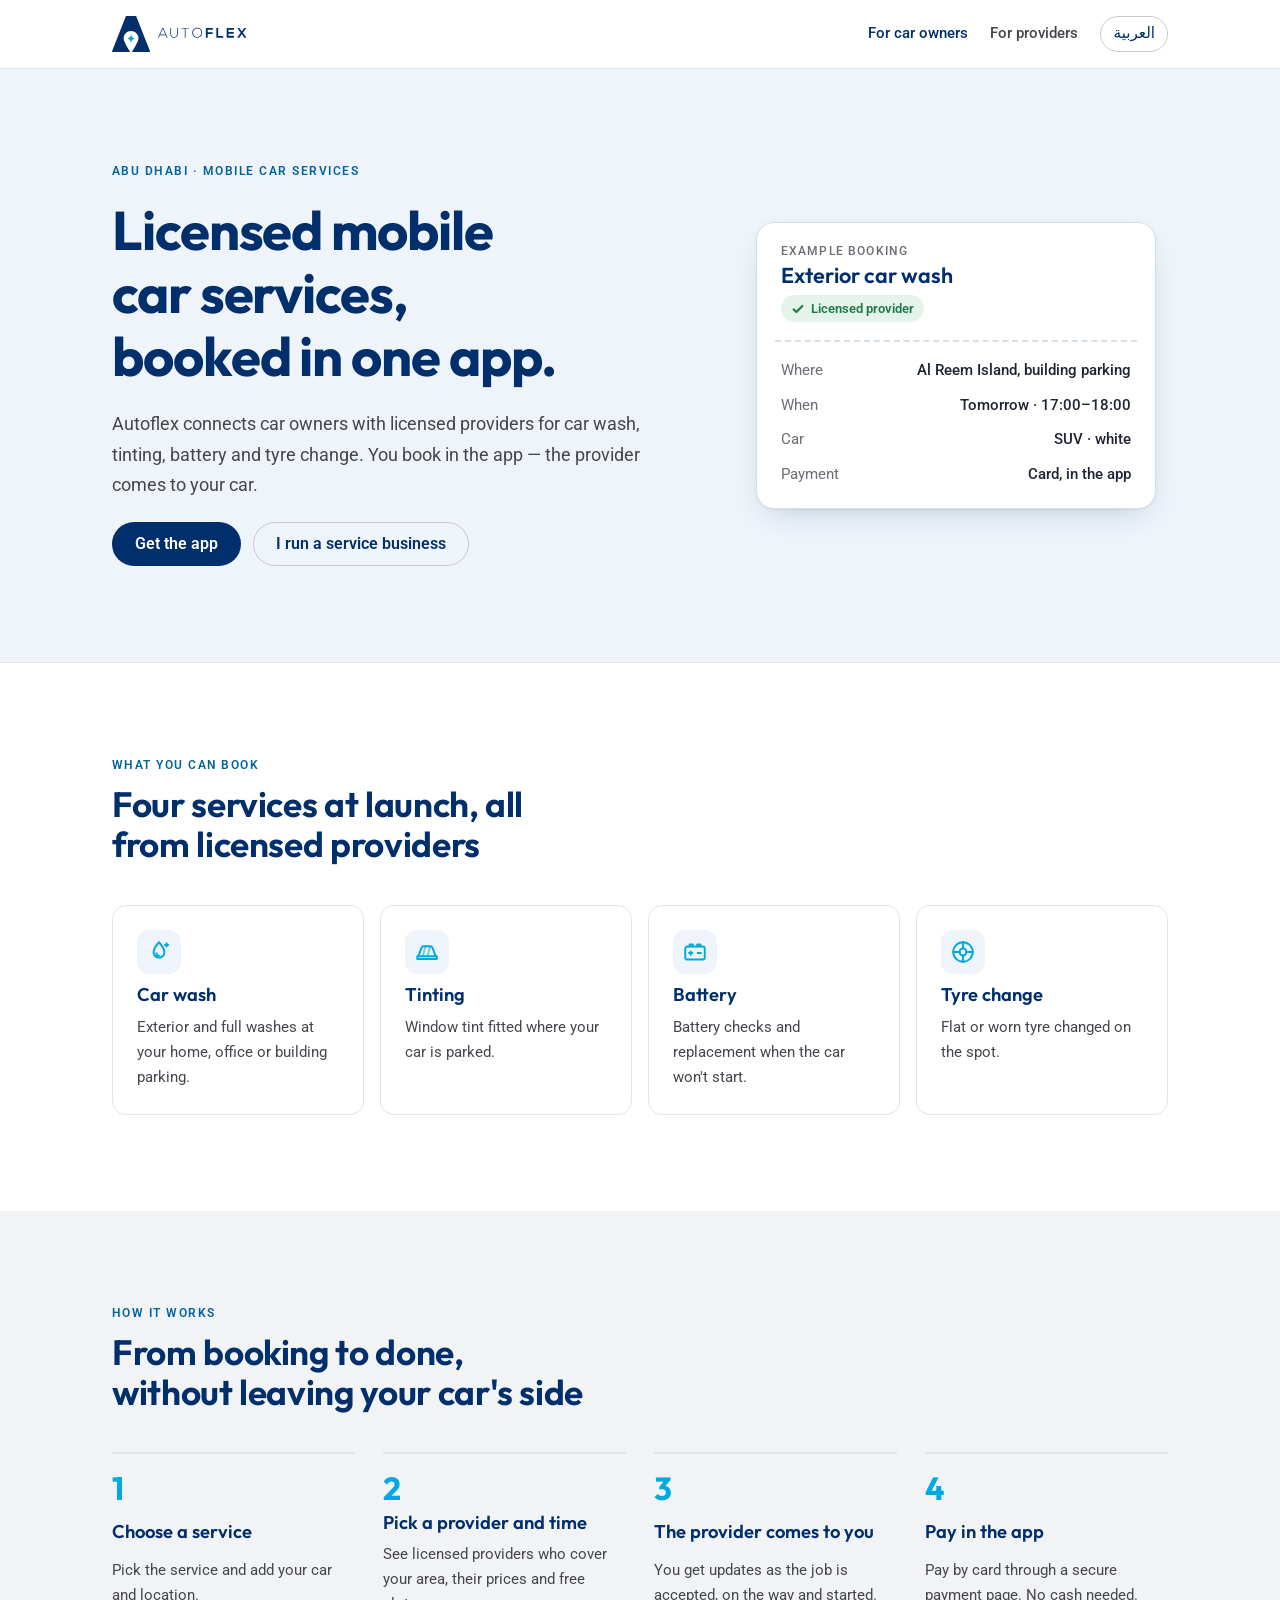
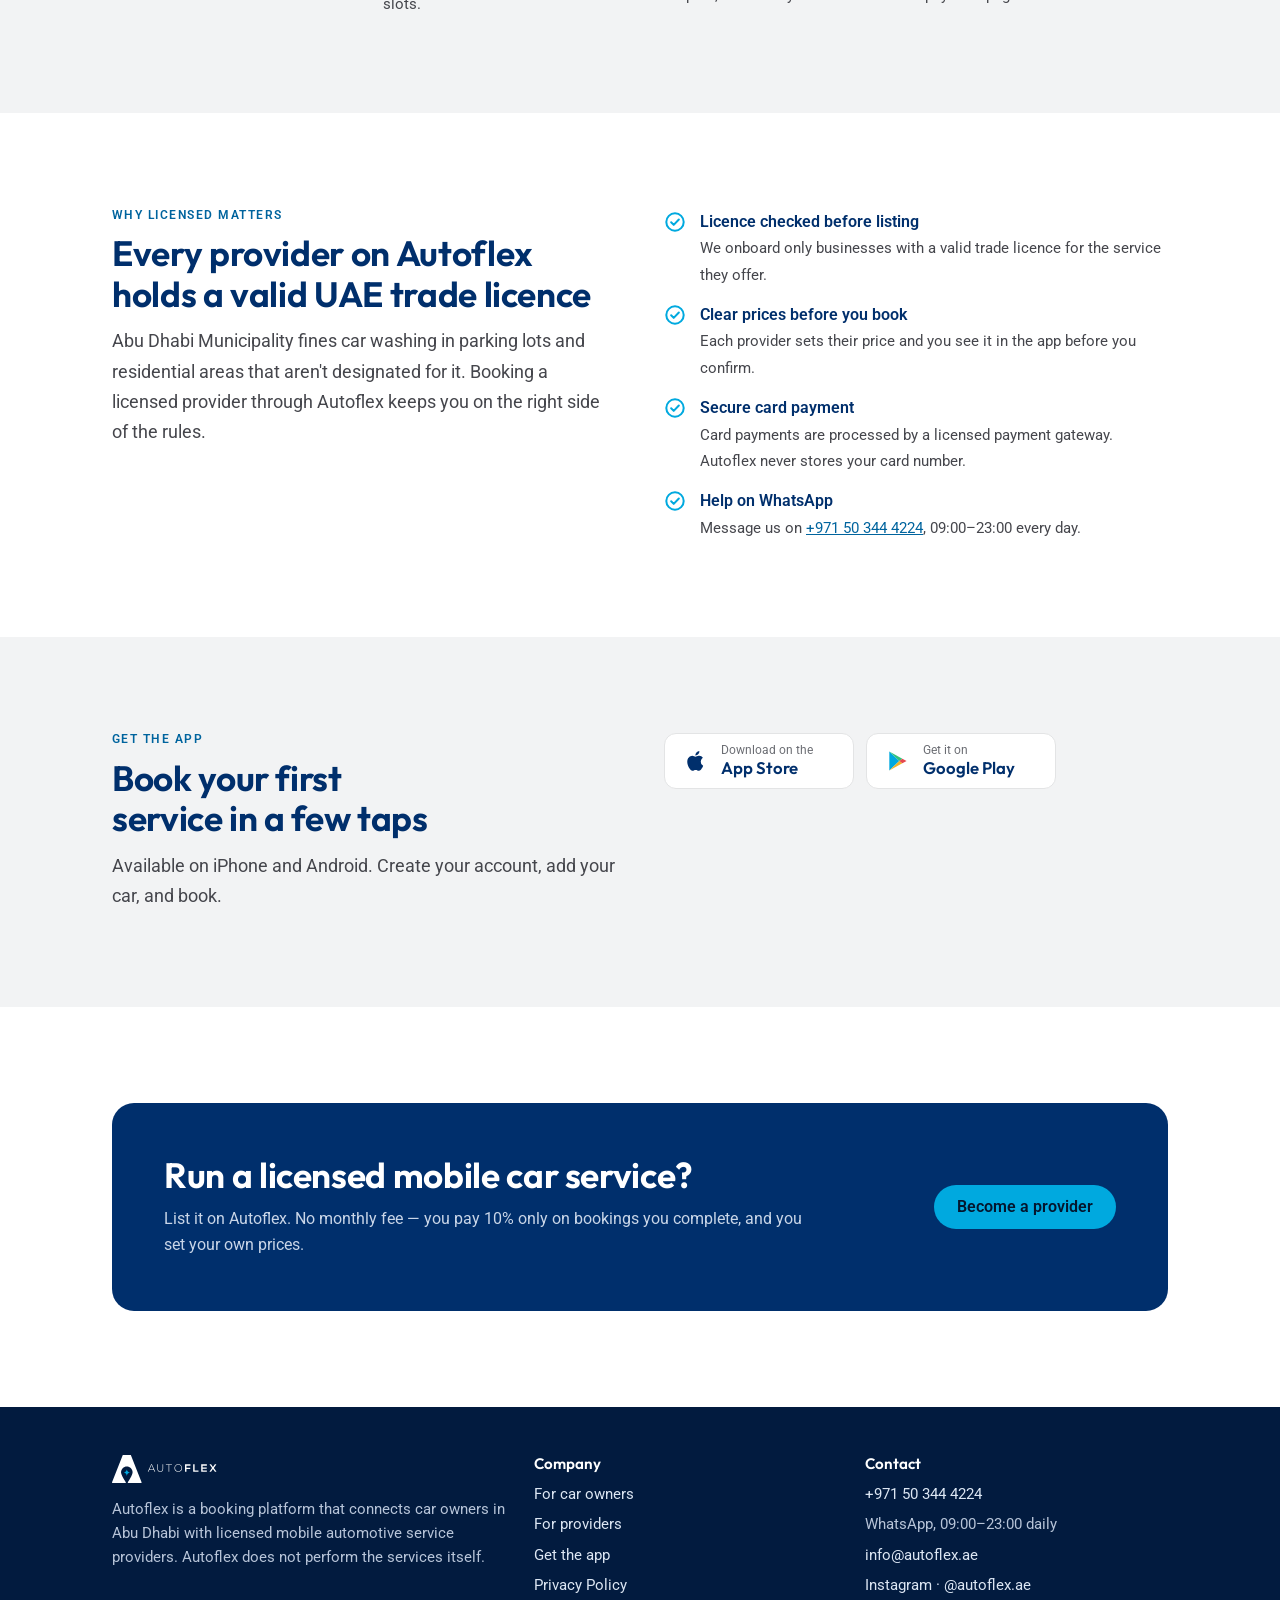
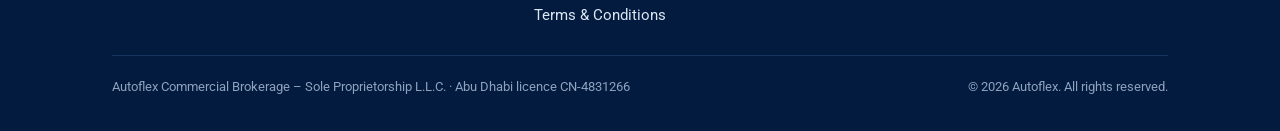
==== index.html @ 6daf8d9b "Add files via upload" ====
<!doctype html>
<html lang="en" dir="ltr">
<head>
<meta charset="utf-8">
<meta name="viewport" content="width=device-width, initial-scale=1, viewport-fit=cover">
<title>Autoflex — Licensed mobile car services in Abu Dhabi</title>
<meta name="description" content="Book licensed mobile car wash, tinting, battery and tyre providers in Abu Dhabi through the Autoflex app. The provider comes to your car.">
<link rel="canonical" href="https://www.autoflex.ae/">
<link rel="alternate" hreflang="en" href="https://www.autoflex.ae/">
<link rel="alternate" hreflang="ar" href="https://www.autoflex.ae/ar/">
<meta property="og:title" content="Autoflex — Licensed mobile car services in Abu Dhabi">
<meta property="og:description" content="Book licensed mobile car wash, tinting, battery and tyre providers in Abu Dhabi through the Autoflex app. The provider comes to your car.">
<meta property="og:url" content="https://www.autoflex.ae/">
<meta property="og:type" content="website">
<meta property="og:site_name" content="Autoflex">
<meta name="theme-color" content="#002F6C">
<link rel="icon" href="assets/favicon.svg" type="image/svg+xml">
<link rel="preconnect" href="https://fonts.googleapis.com"><link rel="preconnect" href="https://fonts.gstatic.com" crossorigin><link rel="stylesheet" href="https://fonts.googleapis.com/css2?family=IBM+Plex+Sans+Arabic:wght@400;500;600;700&family=Outfit:wght@500;600;700&family=Roboto:wght@400;500;600&display=swap">
<link rel="stylesheet" href="assets/site.css">
</head>
<body>
<header class="site-head">
 <div class="wrap">
  <a class="brand" href="./"><svg class="logo" role="img" aria-label="Autoflex" viewBox="0 0 374 100" fill="none" xmlns="http://www.w3.org/2000/svg">
<path d="M152.16 60.1899L149.16 53.5399H133.05L130.12 60.1899H127.88L140 33.1899H142.3L154.42 60.1899H152.16ZM148.38 51.61L141.12 35.17L133.86 51.61H148.38Z" fill="var(--logo)"/>
<path d="M182.69 33.16V49.95C182.69 64.08 162 64.12 162 49.95V33.16H164.05V49.95C164.05 61.58 180.65 61.54 180.65 49.95V33.16H182.69Z" fill="var(--logo)"/>
<path d="M202.22 35.05H192.45V33.2H214.07V35.05H204.3V60.1899H202.22V35.05Z" fill="var(--logo)"/>
<path d="M250.3 46.71C250.3 53.82 245.74 60.65 236.67 60.65C227.6 60.65 223.04 53.78 223.04 46.65C223.04 39.52 227.56 32.75 236.67 32.75C245.78 32.75 250.3 39.41 250.3 46.71ZM225.09 46.71C225.09 52.81 228.99 58.76 236.67 58.76C244.35 58.76 248.3 52.77 248.3 46.67C248.3 40.57 244.44 34.67 236.68 34.67C228.92 34.67 225.03 40.3 225.07 46.67L225.09 46.71Z" fill="var(--logo)"/>
<path d="M260.81 60.1899V33.1899H280.23V38.09H265.9V45.46H279.45V50.18H265.9V60.18L260.81 60.1899Z" fill="var(--logo)"/>
<path d="M295.01 33.16V55.47H308.9V60.19H289.9V33.19L295.01 33.16Z" fill="var(--logo)"/>
<path d="M338.81 60.1899H318.58V33.1899H338.81V38.1299H323.64V44.3499H338.3V49.0999H323.64V55.2H338.81V60.1899Z" fill="var(--logo)"/>
<path d="M367.3 33.16H372.9V33.39L363.75 46.52L373.17 60.03V60.19H367.46L360.54 50.03L353.63 60.19H347.92V60.03L357.3 46.52L348.19 33.39V33.16H353.79L360.54 43.24L367.3 33.16Z" fill="var(--logo)"/>
<path d="M104 100H57.9997C57.6811 100.002 57.3681 99.9167 57.0944 99.7538C56.8206 99.5908 56.5966 99.3562 56.4463 99.0753C56.2961 98.7944 56.2254 98.4778 56.2418 98.1597C56.2583 97.8415 56.3613 97.5339 56.5397 97.27C67.3497 81.11 73.5397 68.45 73.5397 62.54C73.6002 59.7933 73.1114 57.0621 72.1021 54.5068C71.0928 51.9516 69.5832 49.6236 67.662 47.6597C65.7408 45.6957 63.4467 44.1353 60.9142 43.0699C58.3818 42.0046 55.6621 41.4558 52.9147 41.4558C50.1673 41.4558 47.4476 42.0046 44.9151 43.0699C42.3827 44.1353 40.0886 45.6957 38.1674 47.6597C36.2462 49.6236 34.7366 51.9516 33.7273 54.5068C32.7179 57.0621 32.2292 59.7933 32.2897 62.54C32.2897 68.47 38.4897 81.13 49.2897 97.27C49.4681 97.5339 49.571 97.8415 49.5875 98.1597C49.6039 98.4778 49.5332 98.7944 49.383 99.0753C49.2328 99.3562 49.0087 99.5908 48.735 99.7538C48.4613 99.9167 48.1482 100.002 47.8297 100H1.75967C1.47328 100.001 1.19109 99.9311 0.938146 99.7968C0.685203 99.6624 0.469331 99.4677 0.309675 99.23C0.14718 98.9945 0.0448939 98.7228 0.01177 98.4386C-0.0213539 98.1545 0.0156926 97.8665 0.119673 97.6L38.1797 1.10999C38.3083 0.782572 38.5327 0.501535 38.8234 0.303528C39.1142 0.105522 39.4579 -0.000246277 39.8097 4.30608e-07H65.9497C66.3015 -0.000246277 66.6452 0.105522 66.9359 0.303528C67.2267 0.501535 67.451 0.782572 67.5797 1.10999L105.63 97.6C105.737 97.8649 105.777 98.152 105.747 98.4361C105.718 98.7203 105.619 98.9928 105.46 99.23C105.297 99.4667 105.079 99.6603 104.824 99.7944C104.57 99.9285 104.287 99.9991 104 100Z" fill="var(--logo)"/>
<path d="M52.9096 75.56C52.9096 73.8478 52.5714 72.1524 51.9143 70.5712C51.2573 68.99 50.2943 67.5543 49.0808 66.3463C47.8673 65.1384 46.4271 64.1821 44.8429 63.5323C43.2588 62.8825 41.5618 62.5521 39.8496 62.56C41.5618 62.5679 43.2588 62.2375 44.8429 61.5877C46.4271 60.9379 47.8673 59.9816 49.0808 58.7737C50.2943 57.5657 51.2573 56.1299 51.9143 54.5488C52.5714 52.9676 52.9096 51.2722 52.9096 49.56C52.9096 51.2672 53.2459 52.9576 53.8992 54.5349C54.5525 56.1121 55.5101 57.5452 56.7172 58.7524C57.9244 59.9595 59.3575 60.9171 60.9347 61.5704C62.512 62.2237 64.2024 62.56 65.9096 62.56C62.4618 62.56 59.1552 63.9296 56.7172 66.3676C54.2793 68.8056 52.9096 72.1122 52.9096 75.56Z" fill="#00A9DF"/>
</svg>
</a>
  <nav class="nav" aria-label="Main">
   <a class="hide-sm" href="./#how-it-works" aria-current="page">For car owners</a>
   <a href="providers/">For providers</a>
   <a class="lang" href="ar/" hreflang="ar" lang="ar">العربية</a>
  </nav>
 </div>
</header>
<main>

<section class="hero">
 <div class="wrap">
  <div class="hero-copy">
   <p class="eyebrow">Abu Dhabi · Mobile car services</p>
   <h1>Licensed mobile car services, booked in one app.</h1>
   <p class="lede">Autoflex connects car owners with licensed providers for car wash, tinting, battery and tyre change. You book in the app — the provider comes to your car.</p>
   <div class="btn-row">
    <a class="btn btn-primary" href="#get-the-app">Get the app</a>
    <a class="btn btn-ghost" href="providers/">I run a service business</a>
   </div>
  </div>
  <figure class="ticket" aria-label="Example booking">
   <div class="ticket-top">
    <span class="ticket-tag">Example booking</span>
    <span class="ticket-svc">Exterior car wash</span>
    <span class="verified"><svg viewBox="0 0 16 16" fill="none" stroke="currentColor" stroke-width="2.4" stroke-linecap="round" stroke-linejoin="round" aria-hidden="true"><path d="m3 8.5 3.2 3L13 4.5"/></svg> Licensed provider</span>
   </div>
   <hr class="ticket-perf">
   <dl>
    <dt>Where</dt><dd>Al Reem Island, building parking</dd>
    <dt>When</dt><dd>Tomorrow · 17:00–18:00</dd>
    <dt>Car</dt><dd>SUV · white</dd>
    <dt>Payment</dt><dd>Card, in the app</dd>
   </dl>
  </figure>
 </div>
</section>

<section class="section" id="services">
 <div class="wrap">
  <div class="section-head">
   <p class="eyebrow">What you can book</p>
   <h2>Four services at launch, all from licensed providers</h2>
  </div>
  <div class="services">
   <article class="service"><span class="ico"><svg viewBox="0 0 24 24" fill="none" stroke="currentColor" stroke-width="1.8" stroke-linecap="round" stroke-linejoin="round" aria-hidden="true"><path d="M12 3s-5 5.6-5 9.2a5 5 0 0 0 10 0C17 8.6 12 3 12 3Z"/><path d="M9.6 13.2a2.5 2.5 0 0 0 2.4 2.3"/><path d="M19 4v3M17.5 5.5h3"/></svg></span><h3>Car wash</h3><p>Exterior and full washes at your home, office or building parking.</p></article>
   <article class="service"><span class="ico"><svg viewBox="0 0 24 24" fill="none" stroke="currentColor" stroke-width="1.8" stroke-linecap="round" stroke-linejoin="round" aria-hidden="true"><path d="M4 16 7 8a2 2 0 0 1 1.9-1.4h6.2A2 2 0 0 1 17 8l3 8"/><path d="M3 16h18v2.5H3z"/><path d="M8.2 15.8 10.4 7M12.6 15.8 14.8 7" opacity=".55"/></svg></span><h3>Tinting</h3><p>Window tint fitted where your car is parked.</p></article>
   <article class="service"><span class="ico"><svg viewBox="0 0 24 24" fill="none" stroke="currentColor" stroke-width="1.8" stroke-linecap="round" stroke-linejoin="round" aria-hidden="true"><rect x="3" y="7" width="18" height="12" rx="2"/><path d="M7 7V5h3v2M14 7V5h3v2"/><path d="M6.5 13h3M8 11.5v3M14.5 13h3"/></svg></span><h3>Battery</h3><p>Battery checks and replacement when the car won't start.</p></article>
   <article class="service"><span class="ico"><svg viewBox="0 0 24 24" fill="none" stroke="currentColor" stroke-width="1.8" stroke-linecap="round" aria-hidden="true"><circle cx="12" cy="12" r="9"/><circle cx="12" cy="12" r="3.2"/><path d="M12 3v5.8M12 15.2V21M3 12h5.8M15.2 12H21"/></svg></span><h3>Tyre change</h3><p>Flat or worn tyre changed on the spot.</p></article>
  </div>
 </div>
</section>

<section class="section band" id="how-it-works">
 <div class="wrap">
  <div class="section-head">
   <p class="eyebrow">How it works</p>
   <h2>From booking to done, without leaving your car's side</h2>
  </div>
  <ol class="steps">
   <li><h3>Choose a service</h3><p>Pick the service and add your car and location.</p></li>
   <li><h3>Pick a provider and time</h3><p>See licensed providers who cover your area, their prices and free slots.</p></li>
   <li><h3>The provider comes to you</h3><p>You get updates as the job is accepted, on the way and started.</p></li>
   <li><h3>Pay in the app</h3><p>Pay by card through a secure payment page. No cash needed.</p></li>
  </ol>
 </div>
</section>

<section class="section">
 <div class="wrap split">
  <div class="section-head" style="margin:0">
   <p class="eyebrow">Why licensed matters</p>
   <h2>Every provider on Autoflex holds a valid UAE trade licence</h2>
   <p class="lede">Abu Dhabi Municipality fines car washing in parking lots and residential areas that aren't designated for it. Booking a licensed provider through Autoflex keeps you on the right side of the rules.</p>
  </div>
  <ul class="checks">
   <li><svg viewBox="0 0 24 24" fill="none" stroke="currentColor" stroke-width="2.2" stroke-linecap="round" stroke-linejoin="round" aria-hidden="true"><circle cx="12" cy="12" r="9.5"/><path d="m7.8 12.3 2.8 2.8 5.6-5.8"/></svg><div><strong>Licence checked before listing</strong><span>We onboard only businesses with a valid trade licence for the service they offer.</span></div></li>
   <li><svg viewBox="0 0 24 24" fill="none" stroke="currentColor" stroke-width="2.2" stroke-linecap="round" stroke-linejoin="round" aria-hidden="true"><circle cx="12" cy="12" r="9.5"/><path d="m7.8 12.3 2.8 2.8 5.6-5.8"/></svg><div><strong>Clear prices before you book</strong><span>Each provider sets their price and you see it in the app before you confirm.</span></div></li>
   <li><svg viewBox="0 0 24 24" fill="none" stroke="currentColor" stroke-width="2.2" stroke-linecap="round" stroke-linejoin="round" aria-hidden="true"><circle cx="12" cy="12" r="9.5"/><path d="m7.8 12.3 2.8 2.8 5.6-5.8"/></svg><div><strong>Secure card payment</strong><span>Card payments are processed by a licensed payment gateway. Autoflex never stores your card number.</span></div></li>
   <li><svg viewBox="0 0 24 24" fill="none" stroke="currentColor" stroke-width="2.2" stroke-linecap="round" stroke-linejoin="round" aria-hidden="true"><circle cx="12" cy="12" r="9.5"/><path d="m7.8 12.3 2.8 2.8 5.6-5.8"/></svg><div><strong>Help on WhatsApp</strong><span>Message us on <a href="https://wa.me/971503444224?text=Hello%20Autoflex%2C%20I%20have%20a%20question." class="ltr">+971 50 344 4224</a>, 09:00–23:00 every day.</span></div></li>
  </ul>
 </div>
</section>

<section class="section band" id="get-the-app">
 <div class="wrap split">
  <div class="section-head" style="margin:0">
   <p class="eyebrow">Get the app</p>
   <h2>Book your first service in a few taps</h2>
   <p class="lede">Available on iPhone and Android. Create your account, add your car, and book.</p>
  </div>
  <div style="display:grid;gap:18px;align-content:center"><div class="stores">
  <a class="store" href="https://apps.apple.com/ae/app/id6738916273" rel="noopener"><svg viewBox="0 0 24 24" fill="currentColor" aria-hidden="true"><path d="M16.4 12.6c0-2.4 2-3.5 2-3.6a4.3 4.3 0 0 0-3.4-1.8c-1.4-.2-2.8.8-3.5.8s-1.8-.8-3-.8a4.5 4.5 0 0 0-3.8 2.3c-1.6 2.8-.4 7 1.2 9.2.8 1.1 1.7 2.3 2.8 2.3s1.6-.7 3-.7 1.8.7 3 .7 2-1.1 2.7-2.2a9.5 9.5 0 0 0 1.2-2.5 3.9 3.9 0 0 1-2.2-3.7ZM14.2 5.6a4 4 0 0 0 .9-2.9 4.1 4.1 0 0 0-2.7 1.4 3.8 3.8 0 0 0-1 2.8 3.4 3.4 0 0 0 2.8-1.3Z"/></svg><span><small>Download on the</small><b>App Store</b></span></a>
  <a class="store" href="https://play.google.com/store/apps/details?id=com.ibox.autoflexapp" rel="noopener"><svg viewBox="0 0 24 24" aria-hidden="true"><path d="M4 3.3v17.4l9.2-8.7z" fill="#00A9DF"/><path d="M13.2 12 4 3.3l12 6.6z" fill="#34C27A"/><path d="m13.2 12-9.2 8.7 12-6.6z" fill="#F0B429"/><path d="m16 9.9 3.9 2.1-3.9 2.1-2.8-2.1z" fill="#E5484D"/></svg><span><small>Get it on</small><b>Google Play</b></span></a>
</div></div>
 </div>
</section>

<section class="section">
 <div class="wrap">
  <div class="callout">
   <div>
    <h2>Run a licensed mobile car service?</h2>
    <p>List it on Autoflex. No monthly fee — you pay 10% only on bookings you complete, and you set your own prices.</p>
   </div>
   <a class="btn btn-primary" href="providers/">Become a provider</a>
  </div>
 </div>
</section>

</main>
<footer class="site-foot">
 <div class="wrap">
  <div class="foot-top">
   <div style="display:grid;gap:14px;align-content:start">
    <svg class="logo" role="img" aria-label="Autoflex" viewBox="0 0 374 100" fill="none" xmlns="http://www.w3.org/2000/svg">
<path d="M152.16 60.1899L149.16 53.5399H133.05L130.12 60.1899H127.88L140 33.1899H142.3L154.42 60.1899H152.16ZM148.38 51.61L141.12 35.17L133.86 51.61H148.38Z" fill="#FFFFFF"/>
<path d="M182.69 33.16V49.95C182.69 64.08 162 64.12 162 49.95V33.16H164.05V49.95C164.05 61.58 180.65 61.54 180.65 49.95V33.16H182.69Z" fill="#FFFFFF"/>
<path d="M202.22 35.05H192.45V33.2H214.07V35.05H204.3V60.1899H202.22V35.05Z" fill="#FFFFFF"/>
<path d="M250.3 46.71C250.3 53.82 245.74 60.65 236.67 60.65C227.6 60.65 223.04 53.78 223.04 46.65C223.04 39.52 227.56 32.75 236.67 32.75C245.78 32.75 250.3 39.41 250.3 46.71ZM225.09 46.71C225.09 52.81 228.99 58.76 236.67 58.76C244.35 58.76 248.3 52.77 248.3 46.67C248.3 40.57 244.44 34.67 236.68 34.67C228.92 34.67 225.03 40.3 225.07 46.67L225.09 46.71Z" fill="#FFFFFF"/>
<path d="M260.81 60.1899V33.1899H280.23V38.09H265.9V45.46H279.45V50.18H265.9V60.18L260.81 60.1899Z" fill="#FFFFFF"/>
<path d="M295.01 33.16V55.47H308.9V60.19H289.9V33.19L295.01 33.16Z" fill="#FFFFFF"/>
<path d="M338.81 60.1899H318.58V33.1899H338.81V38.1299H323.64V44.3499H338.3V49.0999H323.64V55.2H338.81V60.1899Z" fill="#FFFFFF"/>
<path d="M367.3 33.16H372.9V33.39L363.75 46.52L373.17 60.03V60.19H367.46L360.54 50.03L353.63 60.19H347.92V60.03L357.3 46.52L348.19 33.39V33.16H353.79L360.54 43.24L367.3 33.16Z" fill="#FFFFFF"/>
<path d="M104 100H57.9997C57.6811 100.002 57.3681 99.9167 57.0944 99.7538C56.8206 99.5908 56.5966 99.3562 56.4463 99.0753C56.2961 98.7944 56.2254 98.4778 56.2418 98.1597C56.2583 97.8415 56.3613 97.5339 56.5397 97.27C67.3497 81.11 73.5397 68.45 73.5397 62.54C73.6002 59.7933 73.1114 57.0621 72.1021 54.5068C71.0928 51.9516 69.5832 49.6236 67.662 47.6597C65.7408 45.6957 63.4467 44.1353 60.9142 43.0699C58.3818 42.0046 55.6621 41.4558 52.9147 41.4558C50.1673 41.4558 47.4476 42.0046 44.9151 43.0699C42.3827 44.1353 40.0886 45.6957 38.1674 47.6597C36.2462 49.6236 34.7366 51.9516 33.7273 54.5068C32.7179 57.0621 32.2292 59.7933 32.2897 62.54C32.2897 68.47 38.4897 81.13 49.2897 97.27C49.4681 97.5339 49.571 97.8415 49.5875 98.1597C49.6039 98.4778 49.5332 98.7944 49.383 99.0753C49.2328 99.3562 49.0087 99.5908 48.735 99.7538C48.4613 99.9167 48.1482 100.002 47.8297 100H1.75967C1.47328 100.001 1.19109 99.9311 0.938146 99.7968C0.685203 99.6624 0.469331 99.4677 0.309675 99.23C0.14718 98.9945 0.0448939 98.7228 0.01177 98.4386C-0.0213539 98.1545 0.0156926 97.8665 0.119673 97.6L38.1797 1.10999C38.3083 0.782572 38.5327 0.501535 38.8234 0.303528C39.1142 0.105522 39.4579 -0.000246277 39.8097 4.30608e-07H65.9497C66.3015 -0.000246277 66.6452 0.105522 66.9359 0.303528C67.2267 0.501535 67.451 0.782572 67.5797 1.10999L105.63 97.6C105.737 97.8649 105.777 98.152 105.747 98.4361C105.718 98.7203 105.619 98.9928 105.46 99.23C105.297 99.4667 105.079 99.6603 104.824 99.7944C104.57 99.9285 104.287 99.9991 104 100Z" fill="#FFFFFF"/>
<path d="M52.9096 75.56C52.9096 73.8478 52.5714 72.1524 51.9143 70.5712C51.2573 68.99 50.2943 67.5543 49.0808 66.3463C47.8673 65.1384 46.4271 64.1821 44.8429 63.5323C43.2588 62.8825 41.5618 62.5521 39.8496 62.56C41.5618 62.5679 43.2588 62.2375 44.8429 61.5877C46.4271 60.9379 47.8673 59.9816 49.0808 58.7737C50.2943 57.5657 51.2573 56.1299 51.9143 54.5488C52.5714 52.9676 52.9096 51.2722 52.9096 49.56C52.9096 51.2672 53.2459 52.9576 53.8992 54.5349C54.5525 56.1121 55.5101 57.5452 56.7172 58.7524C57.9244 59.9595 59.3575 60.9171 60.9347 61.5704C62.512 62.2237 64.2024 62.56 65.9096 62.56C62.4618 62.56 59.1552 63.9296 56.7172 66.3676C54.2793 68.8056 52.9096 72.1122 52.9096 75.56Z" fill="#00A9DF"/>
</svg>

    <p>Autoflex is a booking platform that connects car owners in Abu Dhabi with licensed mobile automotive service providers. Autoflex does not perform the services itself.</p>
   </div>
   <div>
    <h3>Company</h3>
    <ul>
     <li><a href="./">For car owners</a></li>
     <li><a href="providers/">For providers</a></li>
     <li><a href="./#get-the-app">Get the app</a></li>
     <li><a href="privacy-policy/">Privacy Policy</a></li>
     <li><a href="terms-conditions/">Terms & Conditions</a></li>
    </ul>
   </div>
   <div>
    <h3>Contact</h3>
    <ul>
     <li><a href="https://wa.me/971503444224?text=Hello%20Autoflex" rel="noopener"><span class="ltr">+971 50 344 4224</span></a></li>
     <li>WhatsApp, 09:00–23:00 daily</li>
     <li><a href="mailto:info@autoflex.ae">info@autoflex.ae</a></li>
     <li><a href="https://www.instagram.com/autoflex.ae" rel="noopener">Instagram · @autoflex.ae</a></li>
    </ul>
   </div>
  </div>
  <div class="foot-legal"><span>Autoflex Commercial Brokerage – Sole Proprietorship L.L.C. · Abu Dhabi licence CN-4831266</span><span>© 2026 Autoflex. All rights reserved.</span></div>
 </div>
</footer>
</body>
</html>
---- assets/site.css ----
/* Autoflex — customer-facing palette (Navy + Cyan). Tokens first, components below. */
:root{
  --navy:#002F6C; --cyan:#00A9DF;
  --ground:#FFFFFF; --band:#F2F3F4; --surface:#FFFFFF;
  --ink:#1E2433; --ink-2:#45464C; --muted:#6B6D73; --line:#E3E4E5;
  --heading:#002F6C; --logo:#002F6C; --link:#00649E;
  --btn-bg:#002F6C; --btn-ink:#FFFFFF; --btn2-bg:transparent; --btn2-ink:#002F6C; --btn2-line:#C8C9CC;
  --wa:#1C8C4E; --wa-ink:#FFFFFF;
  --hero-bg:#EEF4FA; --ticket:#FFFFFF; --ticket-line:#D5DEE9; --ok:#1C7A46; --ok-bg:#E4F4EA;
  --shadow:0 1px 2px rgba(0,47,108,.06),0 12px 32px -12px rgba(0,47,108,.22);
  --display:"Outfit","Avenir Next","Segoe UI",system-ui,sans-serif;
  --body:"Roboto","Segoe UI",system-ui,-apple-system,sans-serif;
  --radius:14px;
  color-scheme:light;
}
@media (prefers-color-scheme:dark){
  :root:not([data-theme="light"]){
    --ground:#08111F; --band:#0D1A2E; --surface:#101F36;
    --ink:#E8ECF2; --ink-2:#C3CAD6; --muted:#8E99AB; --line:#1F3150;
    --heading:#FFFFFF; --logo:#FFFFFF; --link:#5FCBF0;
    --btn-bg:#00A9DF; --btn-ink:#04162E; --btn2-ink:#FFFFFF; --btn2-line:#34496B;
    --wa:#25A15D; --hero-bg:#0B1830; --ticket:#101F36; --ticket-line:#24395C; --ok:#6FD39A; --ok-bg:#12322A;
    --shadow:0 12px 32px -12px rgba(0,0,0,.6);
    color-scheme:dark;
  }
}
:root[data-theme="dark"]{
  --ground:#08111F; --band:#0D1A2E; --surface:#101F36;
  --ink:#E8ECF2; --ink-2:#C3CAD6; --muted:#8E99AB; --line:#1F3150;
  --heading:#FFFFFF; --logo:#FFFFFF; --link:#5FCBF0;
  --btn-bg:#00A9DF; --btn-ink:#04162E; --btn2-ink:#FFFFFF; --btn2-line:#34496B;
  --wa:#25A15D; --hero-bg:#0B1830; --ticket:#101F36; --ticket-line:#24395C; --ok:#6FD39A; --ok-bg:#12322A;
  --shadow:0 12px 32px -12px rgba(0,0,0,.6);
  color-scheme:dark;
}
html[lang="ar"]{
  --display:"IBM Plex Sans Arabic","Geeza Pro","Segoe UI",Tahoma,sans-serif;
  --body:"IBM Plex Sans Arabic","Geeza Pro","Segoe UI",Tahoma,sans-serif;
}

*{box-sizing:border-box}
html{-webkit-text-size-adjust:100%}
body{margin:0;background:var(--ground);color:var(--ink);font:400 1rem/1.65 var(--body)}
img,svg{max-width:100%}
a{color:var(--link)}
a:focus-visible,button:focus-visible,summary:focus-visible{outline:3px solid var(--cyan);outline-offset:3px;border-radius:6px}
.wrap{max-width:1120px;margin-inline:auto;padding-inline:clamp(16px,4vw,32px)}
h1,h2,h3{font-family:var(--display);color:var(--heading);line-height:1.15;text-wrap:balance;margin:0}
h1{font-size:clamp(2.1rem,5vw,3.4rem);font-weight:700;letter-spacing:-.02em}
h2{font-size:clamp(1.6rem,3vw,2.2rem);font-weight:650;letter-spacing:-.01em}
h3{font-size:1.15rem;font-weight:600}
html[lang="ar"] h1,html[lang="ar"] h2{letter-spacing:0;line-height:1.35}
p{margin:0}
.eyebrow{font:600 .78rem/1 var(--body);text-transform:uppercase;letter-spacing:.12em;color:var(--link)}
html[lang="ar"] .eyebrow{letter-spacing:0;font-size:.9rem}
.lede{font-size:1.15rem;color:var(--ink-2);max-width:36em}

/* Header */
.site-head{position:sticky;top:env(safe-area-inset-top,0px);z-index:10;background:color-mix(in srgb,var(--ground) 88%,transparent);backdrop-filter:blur(10px);border-bottom:1px solid var(--line)}
.site-head .wrap{display:flex;align-items:center;gap:20px;min-height:68px}
.brand{display:inline-flex;align-items:center}
.brand svg{height:36px;width:auto;display:block}
.nav{display:flex;align-items:center;gap:22px;margin-inline-start:auto}
.nav a{color:var(--ink-2);text-decoration:none;font-weight:500;font-size:.95rem}
.nav a:hover,.nav a[aria-current="page"]{color:var(--heading)}
.nav .lang{border:1px solid var(--btn2-line);border-radius:999px;padding:4px 12px;color:var(--heading)}
.nav .hide-sm{display:inline}
@media (max-width:640px){.nav{gap:14px}.nav .hide-sm{display:none}}

/* Buttons */
.btn{display:inline-flex;align-items:center;gap:10px;padding:13px 22px;border-radius:999px;font:600 1rem/1 var(--body);text-decoration:none;border:1.5px solid transparent;transition:transform .15s ease,background-color .15s ease}
.btn:hover{transform:translateY(-1px)}
.btn-primary{background:var(--btn-bg);color:var(--btn-ink)}
.btn-ghost{background:var(--btn2-bg);color:var(--btn2-ink);border-color:var(--btn2-line)}
.btn-wa{background:var(--wa);color:var(--wa-ink)}
.btn svg{width:20px;height:20px;flex:none}
.btn-row{display:flex;flex-wrap:wrap;gap:12px}

/* Hero */
.hero{background:var(--hero-bg);border-bottom:1px solid var(--line)}
.hero .wrap{display:grid;grid-template-columns:1.15fr .85fr;gap:56px;align-items:center;padding-block:clamp(48px,8vw,96px)}
.hero-copy{display:grid;gap:22px}
@media (max-width:860px){.hero .wrap{grid-template-columns:1fr;gap:40px}}

/* Booking ticket — the one signature object */
.ticket{background:var(--ticket);border:1px solid var(--ticket-line);border-radius:18px;box-shadow:var(--shadow);max-width:400px;justify-self:center;width:100%;position:relative}
.ticket-top{padding:22px 24px 18px;display:grid;gap:6px}
.ticket-tag{font:500 .75rem/1 var(--body);color:var(--muted);text-transform:uppercase;letter-spacing:.1em}
html[lang="ar"] .ticket-tag{letter-spacing:0}
.ticket-svc{font:600 1.35rem/1.2 var(--display);color:var(--heading)}
.ticket-perf{border:0;border-top:2px dashed var(--ticket-line);margin:0 18px;position:relative}
.ticket-perf::before,.ticket-perf::after{content:"";position:absolute;top:-12px;width:22px;height:22px;border-radius:50%;background:var(--hero-bg);border:1px solid var(--ticket-line)}
.ticket-perf::before{inset-inline-start:-30px}
.ticket-perf::after{inset-inline-end:-30px}
.ticket dl{margin:0;padding:16px 24px 22px;display:grid;grid-template-columns:auto 1fr;gap:10px 18px;font-size:.93rem}
.ticket dt{color:var(--muted)}
.ticket dd{margin:0;color:var(--ink);font-weight:500;text-align:end;font-variant-numeric:tabular-nums}
.verified{justify-self:start;display:inline-flex;align-items:center;gap:6px;background:var(--ok-bg);color:var(--ok);border-radius:999px;padding:3px 10px;font-size:.82rem;font-weight:600}
.verified svg{width:14px;height:14px}

/* Sections */
.section{padding-block:clamp(56px,8vw,96px)}
.section.band{background:var(--band)}
.section-head{display:grid;gap:12px;margin-block-end:40px;max-width:44em}

.services{display:grid;grid-template-columns:repeat(4,1fr);gap:16px}
@media (max-width:900px){.services{grid-template-columns:repeat(2,1fr)}}
@media (max-width:420px){.services{grid-template-columns:1fr}}
.service{background:var(--surface);border:1px solid var(--line);border-radius:var(--radius);padding:24px;display:grid;gap:10px;align-content:start}
.service .ico{width:44px;height:44px;border-radius:12px;display:grid;place-items:center;background:var(--hero-bg);color:var(--cyan)}
.service .ico svg{width:26px;height:26px}
.service p{color:var(--ink-2);font-size:.95rem}

.steps{list-style:none;margin:0;padding:0;display:grid;grid-template-columns:repeat(4,1fr);gap:28px;counter-reset:step}
@media (max-width:900px){.steps{grid-template-columns:repeat(2,1fr)}}
@media (max-width:520px){.steps{grid-template-columns:1fr}}
.steps li{counter-increment:step;display:grid;gap:8px;padding-block-start:18px;border-top:2px solid var(--line)}
.steps li::before{content:counter(step);font:700 2rem/1 var(--display);color:var(--cyan)}
.steps p{color:var(--ink-2);font-size:.95rem}

.split{display:grid;grid-template-columns:1fr 1fr;gap:48px;align-items:start}
@media (max-width:860px){.split{grid-template-columns:1fr;gap:28px}}
.checks{list-style:none;margin:0;padding:0;display:grid;gap:14px}
.checks li{display:grid;grid-template-columns:24px 1fr;gap:12px;align-items:start}
.checks svg{width:22px;height:22px;color:var(--cyan);margin-top:2px}
.checks strong{display:block;color:var(--heading);font-weight:600}
.checks span{color:var(--ink-2);font-size:.95rem}

.callout{background:var(--navy);color:#fff;border-radius:22px;padding:clamp(28px,5vw,52px);display:grid;grid-template-columns:1.4fr auto;gap:28px;align-items:center}
.callout h2{color:#fff}
.callout p{color:#C9D6E8;margin-top:10px;max-width:40em}
.callout .btn-primary{background:var(--cyan);color:#04162E}
@media (max-width:760px){.callout{grid-template-columns:1fr}}

.stores{display:flex;flex-wrap:wrap;gap:12px}
.store{display:inline-flex;align-items:center;gap:12px;padding:10px 18px;border-radius:12px;background:var(--surface);border:1px solid var(--line);color:var(--heading);text-decoration:none;min-width:190px}
.store svg{width:26px;height:26px;flex:none}
.store small{display:block;font-size:.72rem;color:var(--muted);line-height:1.2}
.store b{display:block;font:600 1.05rem/1.2 var(--display)}

.fees{display:grid;grid-template-columns:repeat(3,1fr);gap:16px}
@media (max-width:760px){.fees{grid-template-columns:1fr}}
.fee{background:var(--surface);border:1px solid var(--line);border-radius:var(--radius);padding:24px;display:grid;gap:6px}
.fee .big{font:700 2.4rem/1 var(--display);color:var(--heading);font-variant-numeric:tabular-nums}
.fee p{color:var(--ink-2);font-size:.95rem}

.faq{display:grid;gap:10px;max-width:760px}
.faq details{background:var(--surface);border:1px solid var(--line);border-radius:12px;padding:0 20px}
.faq summary{cursor:pointer;padding:16px 0;font-weight:600;color:var(--heading);list-style:none;display:flex;justify-content:space-between;gap:16px}
.faq summary::-webkit-details-marker{display:none}
.faq summary::after{content:"+";font-size:1.3rem;line-height:1;color:var(--cyan)}
.faq details[open] summary::after{content:"–"}
.faq details p{padding-block-end:16px;color:var(--ink-2)}

/* Legal pages */
.legal{padding-block:clamp(40px,6vw,72px)}
.legal .wrap{max-width:780px}
.legal header{display:grid;gap:10px;padding-block-end:28px;border-bottom:1px solid var(--line);margin-block-end:28px}
.legal .meta{color:var(--muted);font-size:.92rem}
.legal h2{font-size:1.3rem;margin-block:36px 12px}
.legal p,.legal li{color:var(--ink-2)}
.legal p+p{margin-top:12px}
.legal ul{padding-inline-start:1.2em;display:grid;gap:6px;margin:12px 0}
.legal .note{background:var(--band);border-radius:12px;padding:16px 18px;font-size:.95rem}

/* Footer */
.site-foot{background:#021B3F;color:#B7C4D8;padding-block:48px 32px;font-size:.92rem}
.site-foot .wrap{display:grid;gap:28px}
.foot-top{display:grid;grid-template-columns:1.3fr 1fr 1fr;gap:28px}
@media (max-width:760px){.foot-top{grid-template-columns:1fr}}
.site-foot svg.logo{height:28px;width:auto}
.site-foot h3{color:#fff;font-size:.95rem;margin-block-end:10px}
.site-foot ul{list-style:none;margin:0;padding:0;display:grid;gap:6px}
.site-foot a{color:#DCE6F3;text-decoration:none}
.site-foot a:hover{text-decoration:underline}
.foot-legal{border-top:1px solid #16345F;padding-top:20px;display:flex;flex-wrap:wrap;justify-content:space-between;gap:10px;color:#8FA2BE;font-size:.84rem}
.ltr{direction:ltr;unicode-bidi:isolate;display:inline-block}

@media (prefers-reduced-motion:reduce){*{transition:none!important;scroll-behavior:auto!important}}
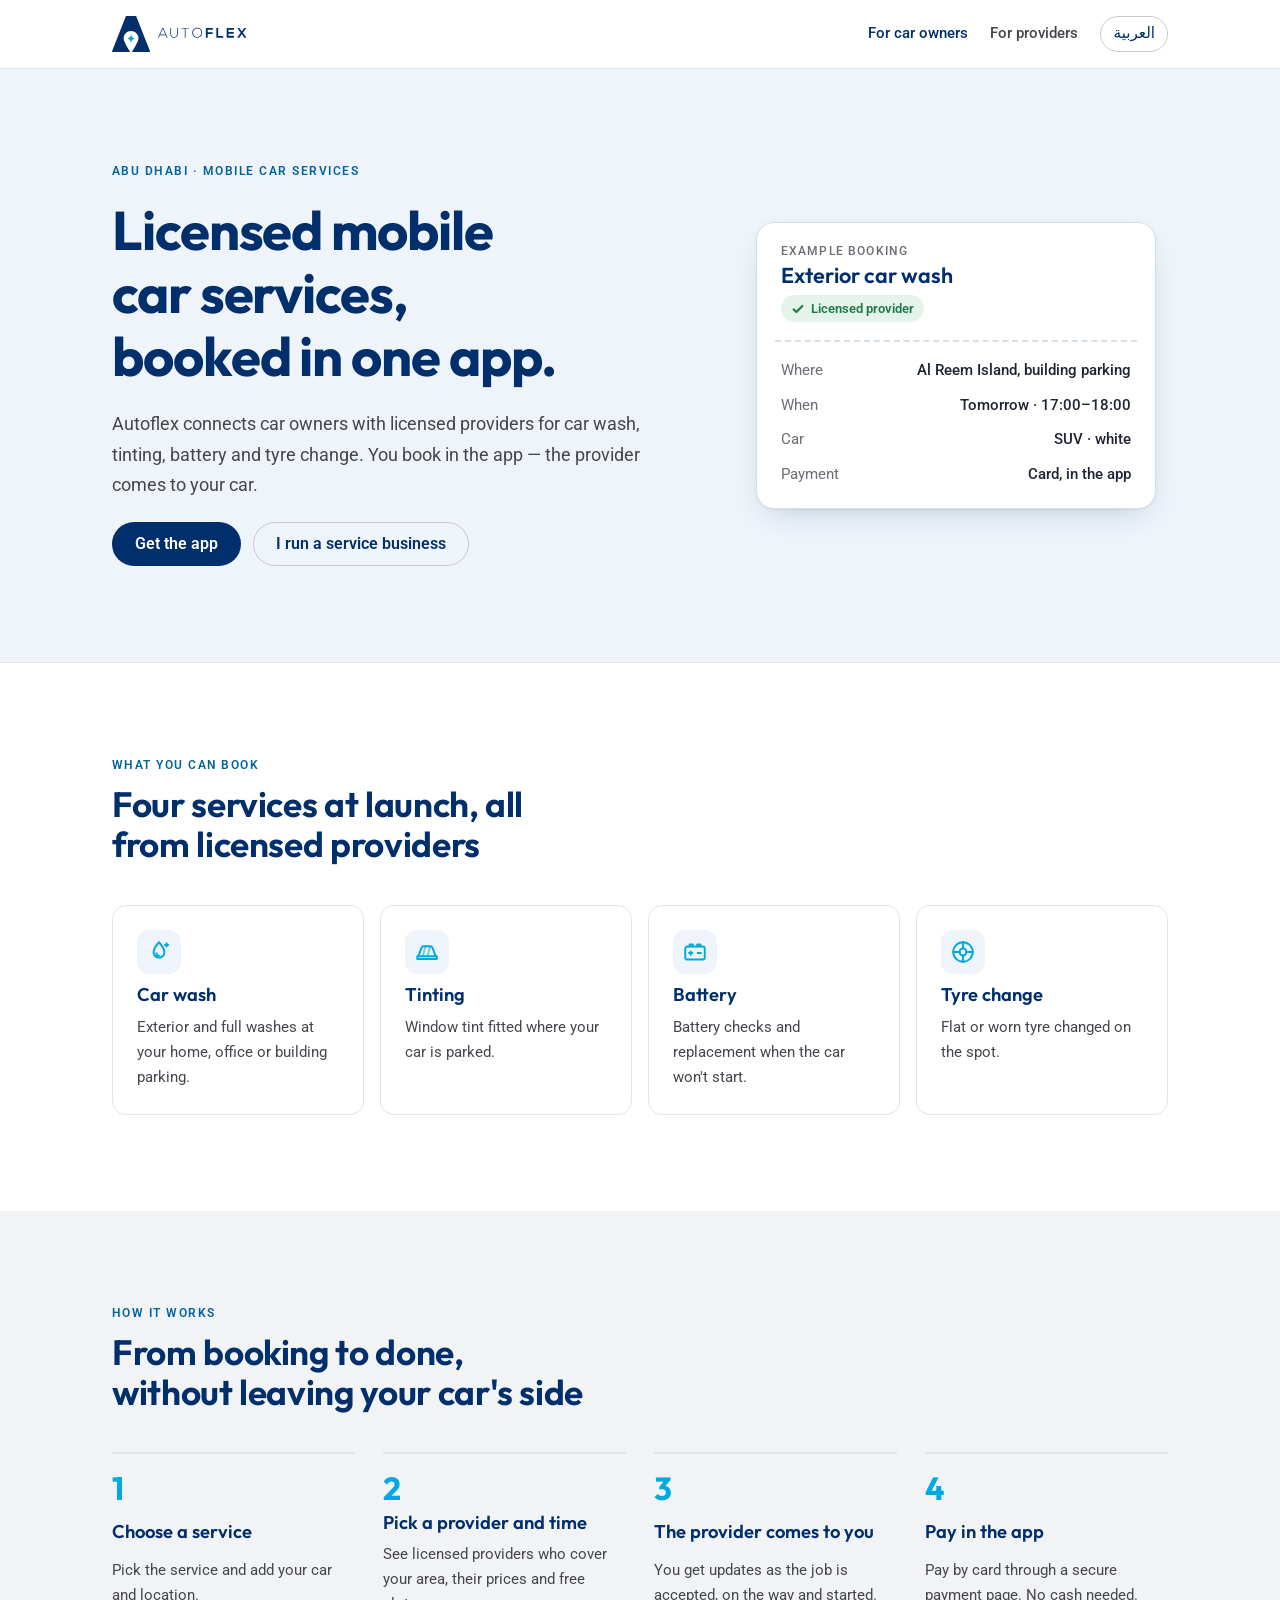
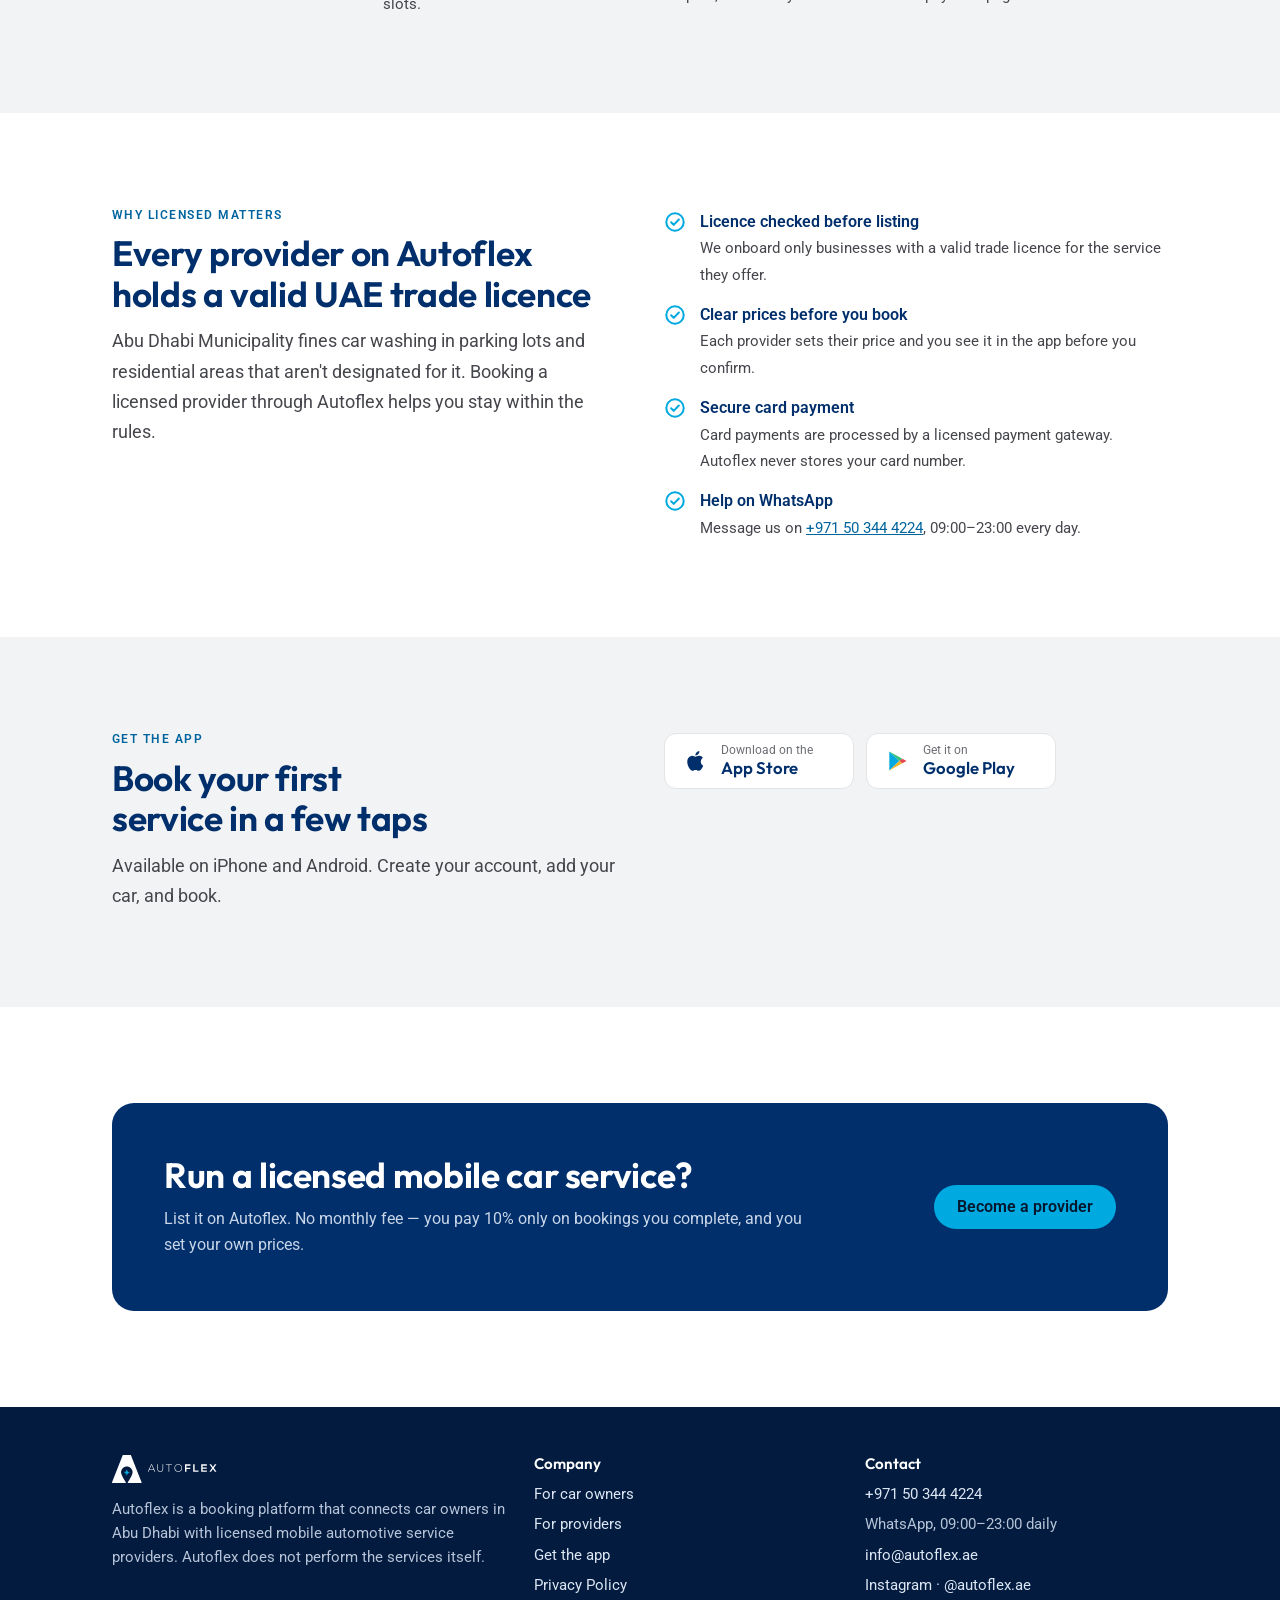
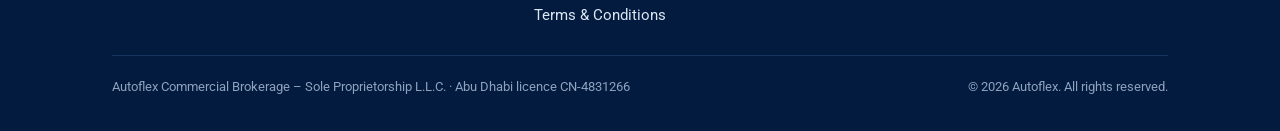
==== commit cd975c19: "Home: soften compliance line; add .nojekyll (16 Sep)" ====
--- a/index.html
+++ b/index.html
@@ -106,7 +106,7 @@
   <div class="section-head" style="margin:0">
    <p class="eyebrow">Why licensed matters</p>
    <h2>Every provider on Autoflex holds a valid UAE trade licence</h2>
-   <p class="lede">Abu Dhabi Municipality fines car washing in parking lots and residential areas that aren't designated for it. Booking a licensed provider through Autoflex keeps you on the right side of the rules.</p>
+   <p class="lede">Abu Dhabi Municipality fines car washing in parking lots and residential areas that aren't designated for it. Booking a licensed provider through Autoflex helps you stay within the rules.</p>
   </div>
   <ul class="checks">
    <li><svg viewBox="0 0 24 24" fill="none" stroke="currentColor" stroke-width="2.2" stroke-linecap="round" stroke-linejoin="round" aria-hidden="true"><circle cx="12" cy="12" r="9.5"/><path d="m7.8 12.3 2.8 2.8 5.6-5.8"/></svg><div><strong>Licence checked before listing</strong><span>We onboard only businesses with a valid trade licence for the service they offer.</span></div></li>
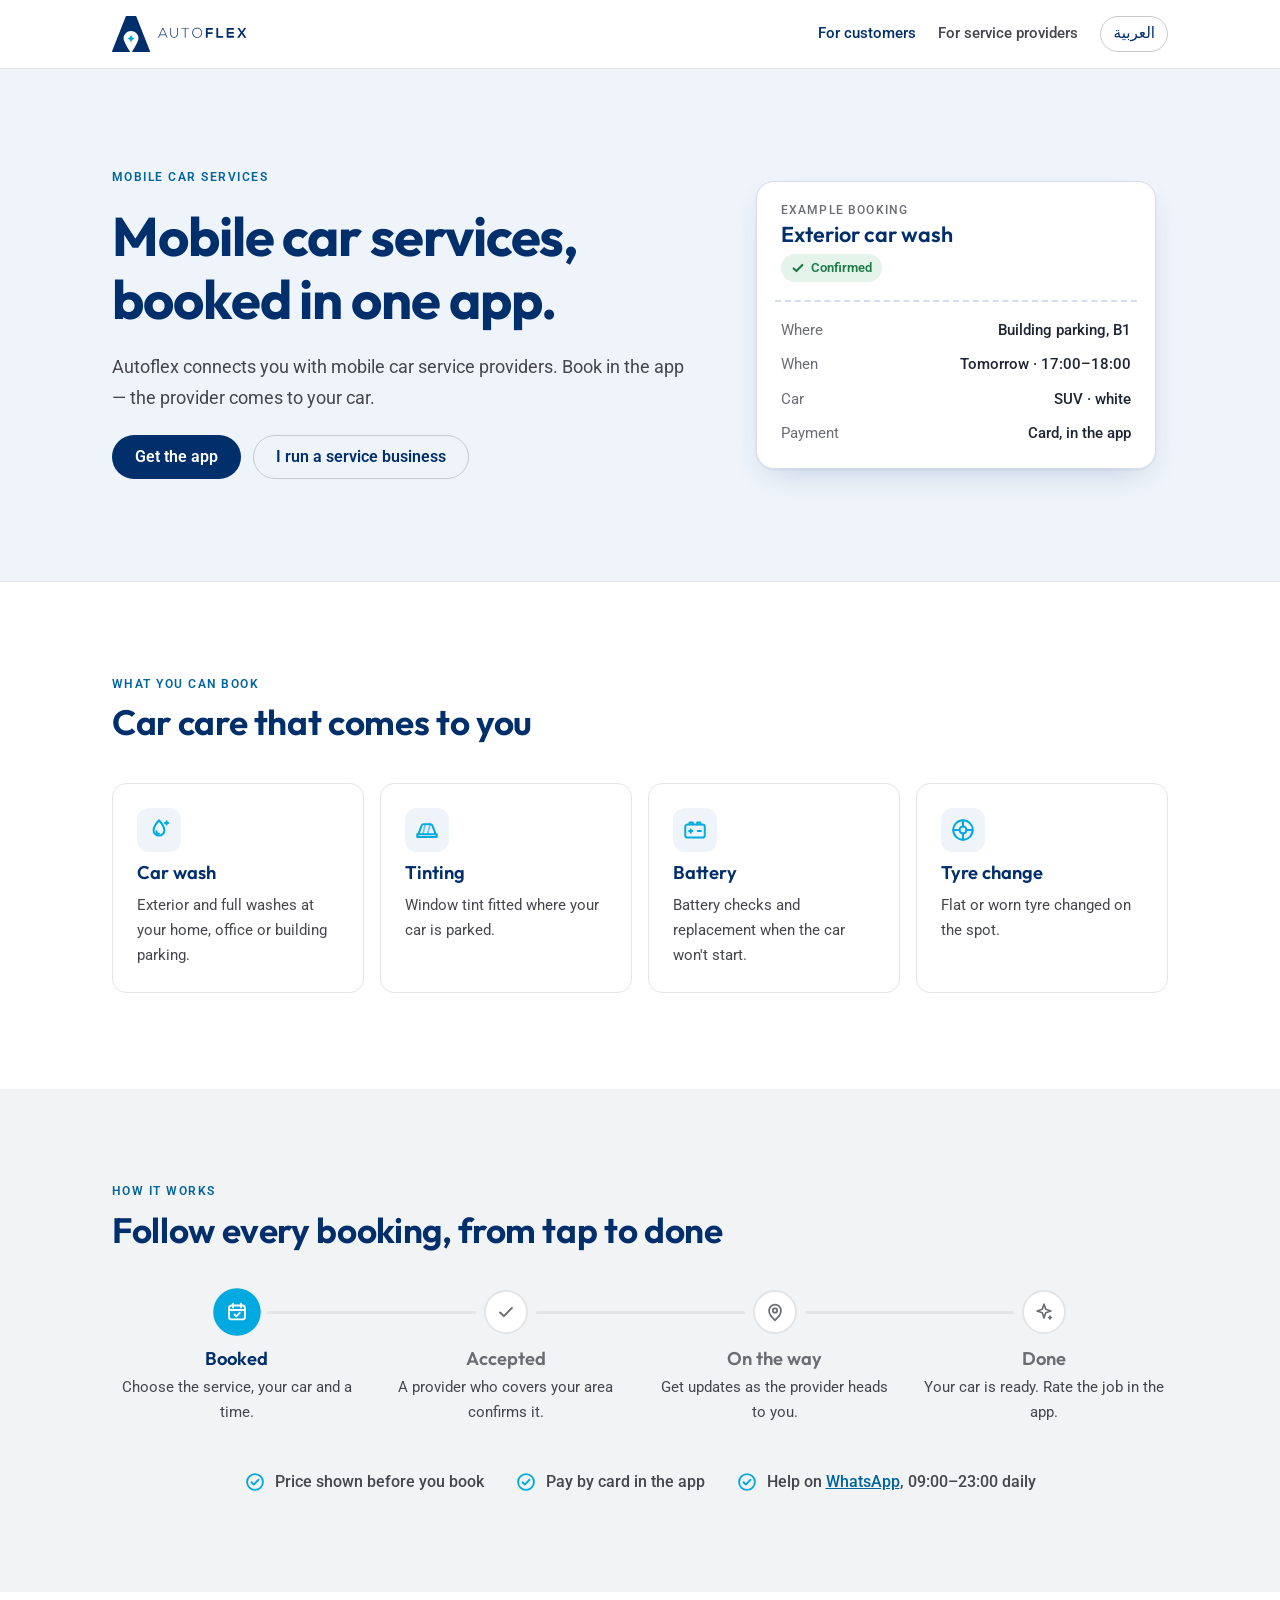
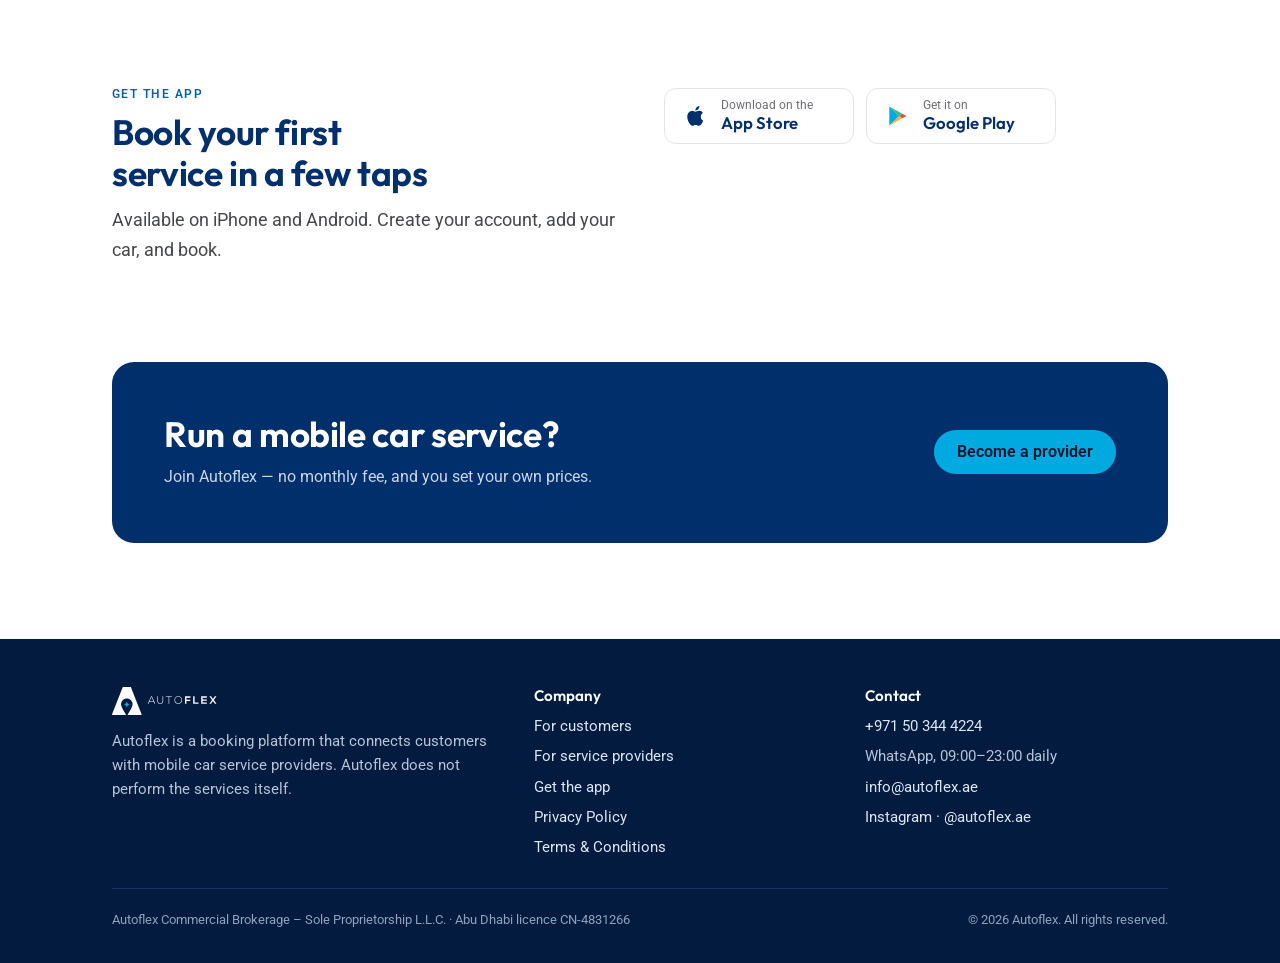
==== commit e65e8e76: "Website refresh: simpler wording, booking tracker, subtle motion (EN + AR) - Menu: "For customers" /" ====
--- a/index.html
+++ b/index.html
@@ -3,20 +3,22 @@
 <head>
 <meta charset="utf-8">
 <meta name="viewport" content="width=device-width, initial-scale=1, viewport-fit=cover">
-<title>Autoflex — Licensed mobile car services in Abu Dhabi</title>
-<meta name="description" content="Book licensed mobile car wash, tinting, battery and tyre providers in Abu Dhabi through the Autoflex app. The provider comes to your car.">
+<title>Autoflex — Mobile car services, booked in one app</title>
+<meta name="description" content="Book mobile car services through the Autoflex app. Choose the service and the time, and the provider comes to your car.">
 <link rel="canonical" href="https://www.autoflex.ae/">
 <link rel="alternate" hreflang="en" href="https://www.autoflex.ae/">
 <link rel="alternate" hreflang="ar" href="https://www.autoflex.ae/ar/">
-<meta property="og:title" content="Autoflex — Licensed mobile car services in Abu Dhabi">
-<meta property="og:description" content="Book licensed mobile car wash, tinting, battery and tyre providers in Abu Dhabi through the Autoflex app. The provider comes to your car.">
+<meta property="og:title" content="Autoflex — Mobile car services, booked in one app">
+<meta property="og:description" content="Book mobile car services through the Autoflex app. Choose the service and the time, and the provider comes to your car.">
 <meta property="og:url" content="https://www.autoflex.ae/">
 <meta property="og:type" content="website">
 <meta property="og:site_name" content="Autoflex">
 <meta name="theme-color" content="#002F6C">
 <link rel="icon" href="assets/favicon.svg" type="image/svg+xml">
+<script>(function(r){r.classList.add("js");setTimeout(function(){if(!r.classList.contains("rv"))r.classList.remove("js")},2500)})(document.documentElement)</script>
 <link rel="preconnect" href="https://fonts.googleapis.com"><link rel="preconnect" href="https://fonts.gstatic.com" crossorigin><link rel="stylesheet" href="https://fonts.googleapis.com/css2?family=IBM+Plex+Sans+Arabic:wght@400;500;600;700&family=Outfit:wght@500;600;700&family=Roboto:wght@400;500;600&display=swap">
 <link rel="stylesheet" href="assets/site.css">
+<script src="assets/site.js" defer></script>
 </head>
 <body>
 <header class="site-head">
@@ -35,8 +37,8 @@
 </svg>
 </a>
   <nav class="nav" aria-label="Main">
-   <a class="hide-sm" href="./#how-it-works" aria-current="page">For car owners</a>
-   <a href="providers/">For providers</a>
+   <a class="hide-sm" href="./#how-it-works" aria-current="page">For customers</a>
+   <a href="providers/"><span class="nav-long">For service providers</span><span class="nav-short" data-xs="Providers">Service providers</span></a>
    <a class="lang" href="ar/" hreflang="ar" lang="ar">العربية</a>
   </nav>
  </div>
@@ -46,9 +48,9 @@
 <section class="hero">
  <div class="wrap">
   <div class="hero-copy">
-   <p class="eyebrow">Abu Dhabi · Mobile car services</p>
-   <h1>Licensed mobile car services, booked in one app.</h1>
-   <p class="lede">Autoflex connects car owners with licensed providers for car wash, tinting, battery and tyre change. You book in the app — the provider comes to your car.</p>
+   <p class="eyebrow">Mobile car services</p>
+   <h1>Mobile car services, booked in one app.</h1>
+   <p class="lede">Autoflex connects you with mobile car service providers. Book in the app — the provider comes to your car.</p>
    <div class="btn-row">
     <a class="btn btn-primary" href="#get-the-app">Get the app</a>
     <a class="btn btn-ghost" href="providers/">I run a service business</a>
@@ -58,11 +60,11 @@
    <div class="ticket-top">
     <span class="ticket-tag">Example booking</span>
     <span class="ticket-svc">Exterior car wash</span>
-    <span class="verified"><svg viewBox="0 0 16 16" fill="none" stroke="currentColor" stroke-width="2.4" stroke-linecap="round" stroke-linejoin="round" aria-hidden="true"><path d="m3 8.5 3.2 3L13 4.5"/></svg> Licensed provider</span>
+    <span class="verified"><svg viewBox="0 0 16 16" fill="none" stroke="currentColor" stroke-width="2.4" stroke-linecap="round" stroke-linejoin="round" aria-hidden="true"><path d="m3 8.5 3.2 3L13 4.5"/></svg> Confirmed</span>
    </div>
    <hr class="ticket-perf">
    <dl>
-    <dt>Where</dt><dd>Al Reem Island, building parking</dd>
+    <dt>Where</dt><dd>Building parking, B1</dd>
     <dt>When</dt><dd>Tomorrow · 17:00–18:00</dd>
     <dt>Car</dt><dd>SUV · white</dd>
     <dt>Payment</dt><dd>Card, in the app</dd>
@@ -75,7 +77,7 @@
  <div class="wrap">
   <div class="section-head">
    <p class="eyebrow">What you can book</p>
-   <h2>Four services at launch, all from licensed providers</h2>
+   <h2>Car care that comes to you</h2>
   </div>
   <div class="services">
    <article class="service"><span class="ico"><svg viewBox="0 0 24 24" fill="none" stroke="currentColor" stroke-width="1.8" stroke-linecap="round" stroke-linejoin="round" aria-hidden="true"><path d="M12 3s-5 5.6-5 9.2a5 5 0 0 0 10 0C17 8.6 12 3 12 3Z"/><path d="M9.6 13.2a2.5 2.5 0 0 0 2.4 2.3"/><path d="M19 4v3M17.5 5.5h3"/></svg></span><h3>Car wash</h3><p>Exterior and full washes at your home, office or building parking.</p></article>
@@ -90,34 +92,23 @@
  <div class="wrap">
   <div class="section-head">
    <p class="eyebrow">How it works</p>
-   <h2>From booking to done, without leaving your car's side</h2>
+   <h2>Follow every booking, from tap to done</h2>
   </div>
-  <ol class="steps">
-   <li><h3>Choose a service</h3><p>Pick the service and add your car and location.</p></li>
-   <li><h3>Pick a provider and time</h3><p>See licensed providers who cover your area, their prices and free slots.</p></li>
-   <li><h3>The provider comes to you</h3><p>You get updates as the job is accepted, on the way and started.</p></li>
-   <li><h3>Pay in the app</h3><p>Pay by card through a secure payment page. No cash needed.</p></li>
+  <ol class="tracker" data-tracker aria-label="Booking progress, example">
+   <li class="stage"><span class="dot"><svg viewBox="0 0 24 24" fill="none" stroke="currentColor" stroke-width="1.9" stroke-linecap="round" stroke-linejoin="round" aria-hidden="true"><rect x="4" y="5.5" width="16" height="14" rx="2.5"/><path d="M8 3.5v4M16 3.5v4M4 10h16"/><path d="m9.5 14.6 1.8 1.8 3.4-3.6"/></svg></span><h3>Booked</h3><p>Choose the service, your car and a time.</p></li>
+   <li class="stage"><span class="dot"><svg viewBox="0 0 24 24" fill="none" stroke="currentColor" stroke-width="2.1" stroke-linecap="round" stroke-linejoin="round" aria-hidden="true"><path d="m5.5 12.5 4.2 4L18.5 7.5"/></svg></span><h3>Accepted</h3><p>A provider who covers your area confirms it.</p></li>
+   <li class="stage"><span class="dot"><svg viewBox="0 0 24 24" fill="none" stroke="currentColor" stroke-width="1.9" stroke-linecap="round" stroke-linejoin="round" aria-hidden="true"><path d="M12 21s-6.5-5.7-6.5-10.6a6.5 6.5 0 0 1 13 0C18.5 15.3 12 21 12 21Z"/><circle cx="12" cy="10.4" r="2.4"/></svg></span><h3>On the way</h3><p>Get updates as the provider heads to you.</p></li>
+   <li class="stage"><span class="dot"><svg viewBox="0 0 24 24" fill="none" stroke="currentColor" stroke-width="1.9" stroke-linecap="round" stroke-linejoin="round" aria-hidden="true"><path d="M12 3.5 13.9 9l5.6 1.9-5.6 1.9L12 18.5l-1.9-5.7-5.6-1.9L10.1 9Z"/><path d="M18.5 16.5v3M17 18h3"/></svg></span><h3>Done</h3><p>Your car is ready. Rate the job in the app.</p></li>
   </ol>
- </div>
-</section>
-
-<section class="section">
- <div class="wrap split">
-  <div class="section-head" style="margin:0">
-   <p class="eyebrow">Why licensed matters</p>
-   <h2>Every provider on Autoflex holds a valid UAE trade licence</h2>
-   <p class="lede">Abu Dhabi Municipality fines car washing in parking lots and residential areas that aren't designated for it. Booking a licensed provider through Autoflex helps you stay within the rules.</p>
-  </div>
-  <ul class="checks">
-   <li><svg viewBox="0 0 24 24" fill="none" stroke="currentColor" stroke-width="2.2" stroke-linecap="round" stroke-linejoin="round" aria-hidden="true"><circle cx="12" cy="12" r="9.5"/><path d="m7.8 12.3 2.8 2.8 5.6-5.8"/></svg><div><strong>Licence checked before listing</strong><span>We onboard only businesses with a valid trade licence for the service they offer.</span></div></li>
-   <li><svg viewBox="0 0 24 24" fill="none" stroke="currentColor" stroke-width="2.2" stroke-linecap="round" stroke-linejoin="round" aria-hidden="true"><circle cx="12" cy="12" r="9.5"/><path d="m7.8 12.3 2.8 2.8 5.6-5.8"/></svg><div><strong>Clear prices before you book</strong><span>Each provider sets their price and you see it in the app before you confirm.</span></div></li>
-   <li><svg viewBox="0 0 24 24" fill="none" stroke="currentColor" stroke-width="2.2" stroke-linecap="round" stroke-linejoin="round" aria-hidden="true"><circle cx="12" cy="12" r="9.5"/><path d="m7.8 12.3 2.8 2.8 5.6-5.8"/></svg><div><strong>Secure card payment</strong><span>Card payments are processed by a licensed payment gateway. Autoflex never stores your card number.</span></div></li>
-   <li><svg viewBox="0 0 24 24" fill="none" stroke="currentColor" stroke-width="2.2" stroke-linecap="round" stroke-linejoin="round" aria-hidden="true"><circle cx="12" cy="12" r="9.5"/><path d="m7.8 12.3 2.8 2.8 5.6-5.8"/></svg><div><strong>Help on WhatsApp</strong><span>Message us on <a href="https://wa.me/971503444224?text=Hello%20Autoflex%2C%20I%20have%20a%20question." class="ltr">+971 50 344 4224</a>, 09:00–23:00 every day.</span></div></li>
+  <ul class="perks">
+   <li><svg viewBox="0 0 24 24" fill="none" stroke="currentColor" stroke-width="2.2" stroke-linecap="round" stroke-linejoin="round" aria-hidden="true"><circle cx="12" cy="12" r="9.5"/><path d="m7.8 12.3 2.8 2.8 5.6-5.8"/></svg>Price shown before you book</li>
+   <li><svg viewBox="0 0 24 24" fill="none" stroke="currentColor" stroke-width="2.2" stroke-linecap="round" stroke-linejoin="round" aria-hidden="true"><circle cx="12" cy="12" r="9.5"/><path d="m7.8 12.3 2.8 2.8 5.6-5.8"/></svg>Pay by card in the app</li>
+   <li><svg viewBox="0 0 24 24" fill="none" stroke="currentColor" stroke-width="2.2" stroke-linecap="round" stroke-linejoin="round" aria-hidden="true"><circle cx="12" cy="12" r="9.5"/><path d="m7.8 12.3 2.8 2.8 5.6-5.8"/></svg><span>Help on <a href="https://wa.me/971503444224?text=Hello%20Autoflex%2C%20I%20have%20a%20question.">WhatsApp</a>, 09:00–23:00 daily</span></li>
   </ul>
  </div>
 </section>
 
-<section class="section band" id="get-the-app">
+<section class="section" id="get-the-app">
  <div class="wrap split">
   <div class="section-head" style="margin:0">
    <p class="eyebrow">Get the app</p>
@@ -131,12 +122,12 @@
  </div>
 </section>
 
-<section class="section">
+<section class="section" style="padding-top:0">
  <div class="wrap">
   <div class="callout">
    <div>
-    <h2>Run a licensed mobile car service?</h2>
-    <p>List it on Autoflex. No monthly fee — you pay 10% only on bookings you complete, and you set your own prices.</p>
+    <h2>Run a mobile car service?</h2>
+    <p>Join Autoflex — no monthly fee, and you set your own prices.</p>
    </div>
    <a class="btn btn-primary" href="providers/">Become a provider</a>
   </div>
@@ -161,13 +152,13 @@
 <path d="M52.9096 75.56C52.9096 73.8478 52.5714 72.1524 51.9143 70.5712C51.2573 68.99 50.2943 67.5543 49.0808 66.3463C47.8673 65.1384 46.4271 64.1821 44.8429 63.5323C43.2588 62.8825 41.5618 62.5521 39.8496 62.56C41.5618 62.5679 43.2588 62.2375 44.8429 61.5877C46.4271 60.9379 47.8673 59.9816 49.0808 58.7737C50.2943 57.5657 51.2573 56.1299 51.9143 54.5488C52.5714 52.9676 52.9096 51.2722 52.9096 49.56C52.9096 51.2672 53.2459 52.9576 53.8992 54.5349C54.5525 56.1121 55.5101 57.5452 56.7172 58.7524C57.9244 59.9595 59.3575 60.9171 60.9347 61.5704C62.512 62.2237 64.2024 62.56 65.9096 62.56C62.4618 62.56 59.1552 63.9296 56.7172 66.3676C54.2793 68.8056 52.9096 72.1122 52.9096 75.56Z" fill="#00A9DF"/>
 </svg>
 
-    <p>Autoflex is a booking platform that connects car owners in Abu Dhabi with licensed mobile automotive service providers. Autoflex does not perform the services itself.</p>
+    <p>Autoflex is a booking platform that connects customers with mobile car service providers. Autoflex does not perform the services itself.</p>
    </div>
    <div>
     <h3>Company</h3>
     <ul>
-     <li><a href="./">For car owners</a></li>
-     <li><a href="providers/">For providers</a></li>
+     <li><a href="./">For customers</a></li>
+     <li><a href="providers/">For service providers</a></li>
      <li><a href="./#get-the-app">Get the app</a></li>
      <li><a href="privacy-policy/">Privacy Policy</a></li>
      <li><a href="terms-conditions/">Terms & Conditions</a></li>
--- a/assets/site.css
+++ b/assets/site.css
@@ -65,7 +65,11 @@
 .nav a:hover,.nav a[aria-current="page"]{color:var(--heading)}
 .nav .lang{border:1px solid var(--btn2-line);border-radius:999px;padding:4px 12px;color:var(--heading)}
 .nav .hide-sm{display:inline}
+.nav .nav-short{display:none}
 @media (max-width:640px){.nav{gap:14px}.nav .hide-sm{display:none}}
+.nav a{white-space:nowrap}
+@media (max-width:420px){.nav{gap:12px}.nav a{font-size:.9rem}.brand svg{height:30px}.nav .nav-long{display:none}.nav .nav-short{display:inline}}
+@media (max-width:350px){.nav .nav-short{font-size:0}.nav .nav-short::after{content:attr(data-xs);font-size:.9rem}}
 
 /* Buttons */
 .btn{display:inline-flex;align-items:center;gap:10px;padding:13px 22px;border-radius:999px;font:600 1rem/1 var(--body);text-decoration:none;border:1.5px solid transparent;transition:transform .15s ease,background-color .15s ease}
@@ -107,6 +111,8 @@
 @media (max-width:900px){.services{grid-template-columns:repeat(2,1fr)}}
 @media (max-width:420px){.services{grid-template-columns:1fr}}
 .service{background:var(--surface);border:1px solid var(--line);border-radius:var(--radius);padding:24px;display:grid;gap:10px;align-content:start}
+.service,.fee{transition:transform .25s ease,box-shadow .25s ease,border-color .25s ease}
+.service:hover,.fee:hover{transform:translateY(-3px);box-shadow:var(--shadow);border-color:var(--ticket-line)}
 .service .ico{width:44px;height:44px;border-radius:12px;display:grid;place-items:center;background:var(--hero-bg);color:var(--cyan)}
 .service .ico svg{width:26px;height:26px}
 .service p{color:var(--ink-2);font-size:.95rem}
@@ -176,4 +182,54 @@
 .foot-legal{border-top:1px solid #16345F;padding-top:20px;display:flex;flex-wrap:wrap;justify-content:space-between;gap:10px;color:#8FA2BE;font-size:.84rem}
 .ltr{direction:ltr;unicode-bidi:isolate;display:inline-block}
 
-@media (prefers-reduced-motion:reduce){*{transition:none!important;scroll-behavior:auto!important}}
+/* Provider app card (providers hero) */
+.jobs{list-style:none;margin:0;padding:14px 24px 22px;display:grid;gap:14px}
+.jobs li{display:grid;grid-template-columns:auto 1fr auto;gap:14px;align-items:center}
+.job-time{font:600 .9rem/1 var(--body);color:var(--muted);font-variant-numeric:tabular-nums}
+.job-main{display:grid;gap:2px;min-width:0}
+.job-main b{font-weight:600;color:var(--ink);font-size:.95rem}
+.job-main small{color:var(--muted);font-size:.82rem}
+.pill{display:inline-flex;align-items:center;gap:6px;border-radius:999px;padding:4px 10px;font-size:.78rem;font-weight:600;white-space:nowrap}
+.pill-done{background:var(--ok-bg);color:var(--ok)}
+.pill-go{background:color-mix(in srgb,var(--cyan) 14%,transparent);color:var(--link)}
+.pill-go::before{content:"";width:7px;height:7px;border-radius:50%;background:var(--cyan);animation:blink 1.6s ease-in-out infinite}
+.pill-todo{border:1px dashed var(--btn2-line);color:var(--muted)}
+@keyframes blink{50%{opacity:.25}}
+
+/* Booking tracker (home). Static = every stage complete; site.js adds .live and steps through it. */
+.tracker{list-style:none;margin:0;padding:0;display:grid;grid-template-columns:repeat(4,1fr);gap:20px}
+.stage{position:relative;display:grid;gap:6px;justify-items:center;align-content:start;text-align:center}
+.stage .dot{width:44px;height:44px;border-radius:50%;display:grid;place-items:center;background:var(--cyan);color:#fff;border:2px solid var(--cyan);position:relative;z-index:1;margin-block-end:8px;transition:background-color .35s ease,border-color .35s ease,color .35s ease,transform .35s ease}
+.stage .dot svg{width:22px;height:22px}
+.stage p{color:var(--ink-2);font-size:.95rem;max-width:16em}
+.stage:not(:last-child)::after{content:"";position:absolute;top:21px;inset-inline-start:calc(50% + 30px);inline-size:calc(100% - 40px);block-size:3px;border-radius:3px;background:linear-gradient(var(--cyan),var(--cyan)) no-repeat 0 0/100% 100%,var(--line);transition:background-size .6s ease}
+[dir="rtl"] .stage:not(:last-child)::after{background-position:100% 0}
+.tracker.live .stage:not(.done)::after{background-size:0% 100%}
+.tracker.live .stage:not(.done):not(.current) .dot{background:var(--surface);color:var(--muted);border-color:var(--line)}
+.tracker.live .stage:not(.done):not(.current) h3{color:var(--muted)}
+.tracker.live .stage.current .dot{transform:scale(1.08);animation:ping 1.4s ease-out infinite}
+.tracker.live.complete .stage.current .dot{animation:none}
+.tracker.reset *,.tracker.reset *::after{transition:none!important}
+@keyframes ping{0%{box-shadow:0 0 0 0 rgba(0,169,223,.45)}100%{box-shadow:0 0 0 14px rgba(0,169,223,0)}}
+@media (max-width:640px){
+  .tracker{grid-template-columns:1fr;gap:0}
+  .stage{grid-template-columns:44px 1fr;column-gap:16px;justify-items:start;text-align:start;padding-block-end:24px}
+  .stage .dot{grid-row:span 2;margin:0}
+  .stage h3{margin-top:10px}
+  .stage:not(:last-child)::after{top:52px;bottom:6px;inset-inline-start:20.5px;inline-size:3px;block-size:auto;background-position:0 0}
+  .tracker.live .stage:not(.done)::after{background-size:100% 0%}
+}
+.perks{list-style:none;margin:44px 0 0;padding:0;display:flex;flex-wrap:wrap;justify-content:center;gap:12px 32px}
+.perks li{display:inline-flex;align-items:center;gap:10px;color:var(--ink-2);font-weight:500}
+.perks svg{width:20px;height:20px;color:var(--cyan);flex:none}
+@media (max-width:640px){.perks{justify-content:flex-start;flex-direction:column;margin-top:24px}}
+
+/* Reveal on scroll — hidden only while site.js is running (html.js + .rv); visible otherwise */
+.js .hero-copy,.js .hero .ticket,.js main .section > .wrap > *{opacity:0;transform:translateY(14px);transition:opacity .7s cubic-bezier(.2,.7,.2,1),transform .7s cubic-bezier(.2,.7,.2,1)}
+.js .hero .ticket{transition-delay:.12s}
+html.js .rv-in{opacity:1!important;transform:none!important}
+
+@media (prefers-reduced-motion:reduce){
+  *,*::before,*::after{transition:none!important;animation:none!important;scroll-behavior:auto!important}
+  .js .hero-copy,.js .hero .ticket,.js main .section > .wrap > *{opacity:1;transform:none}
+}
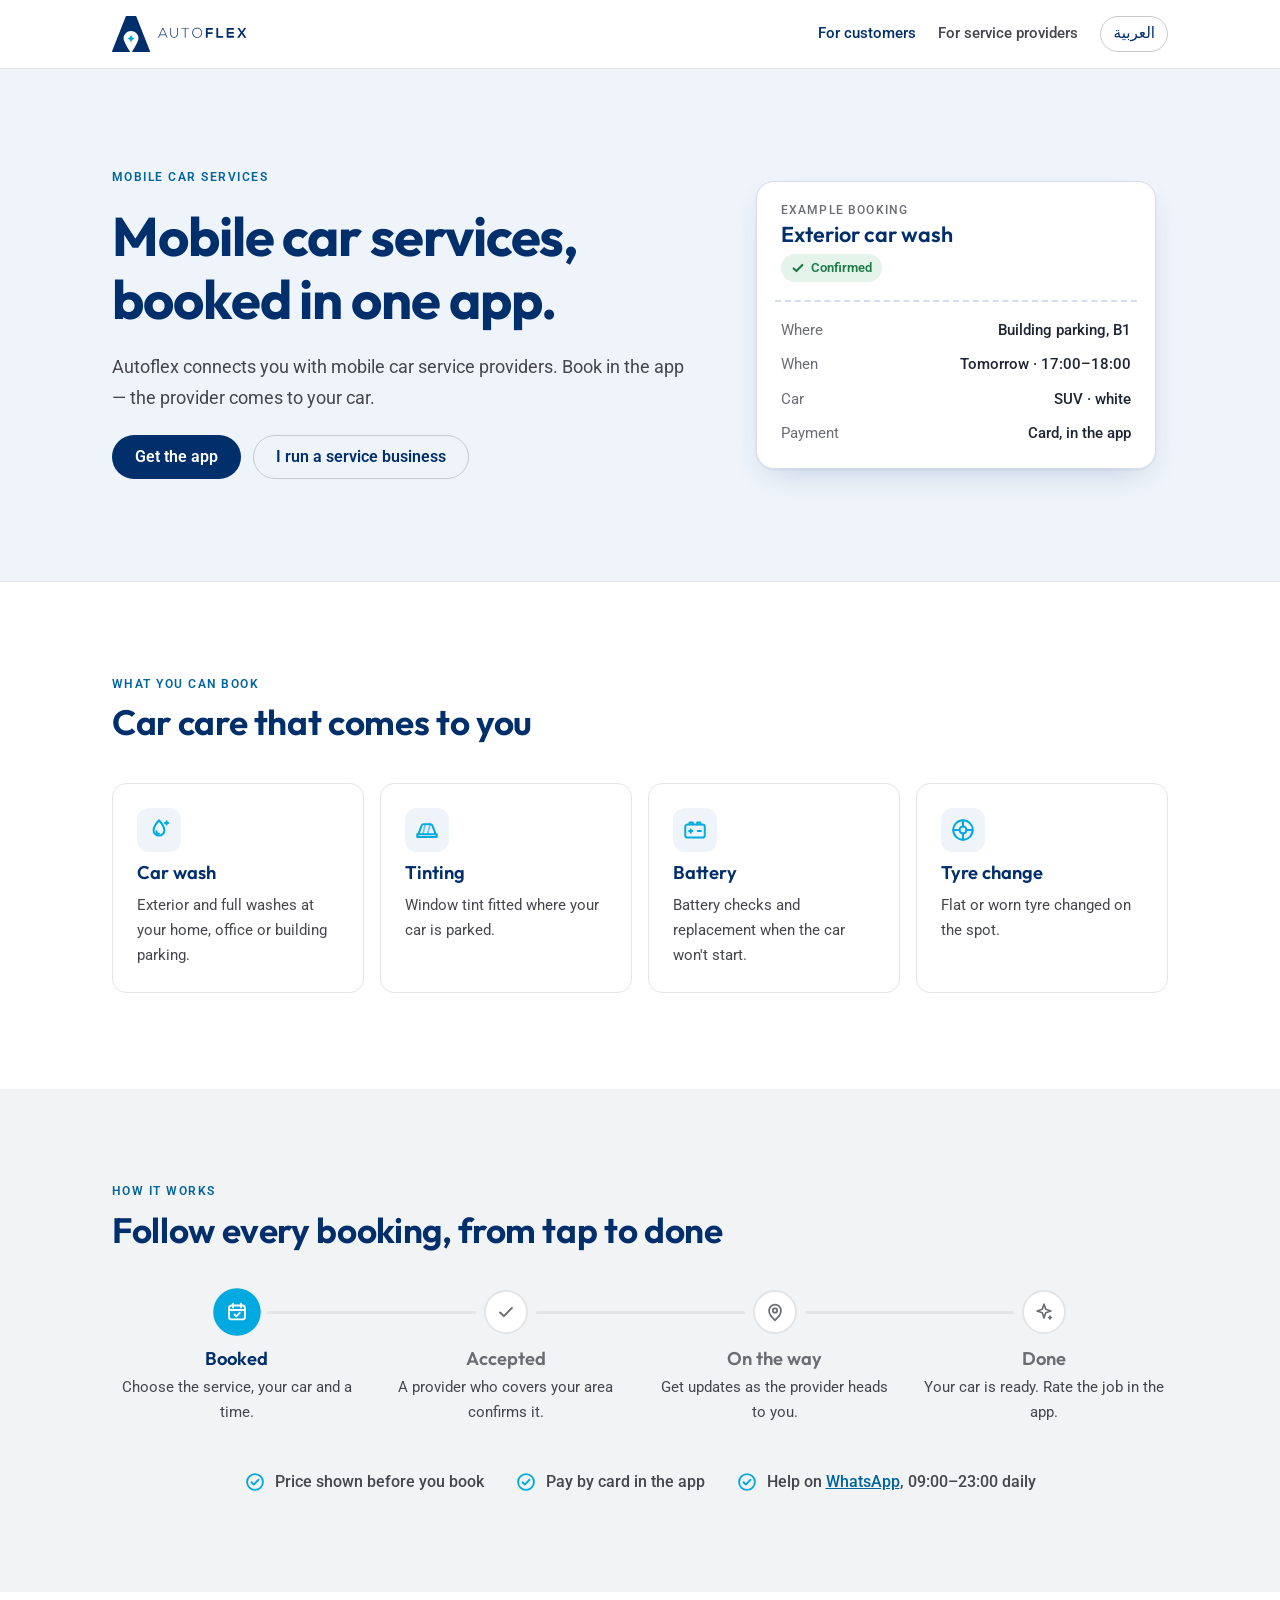
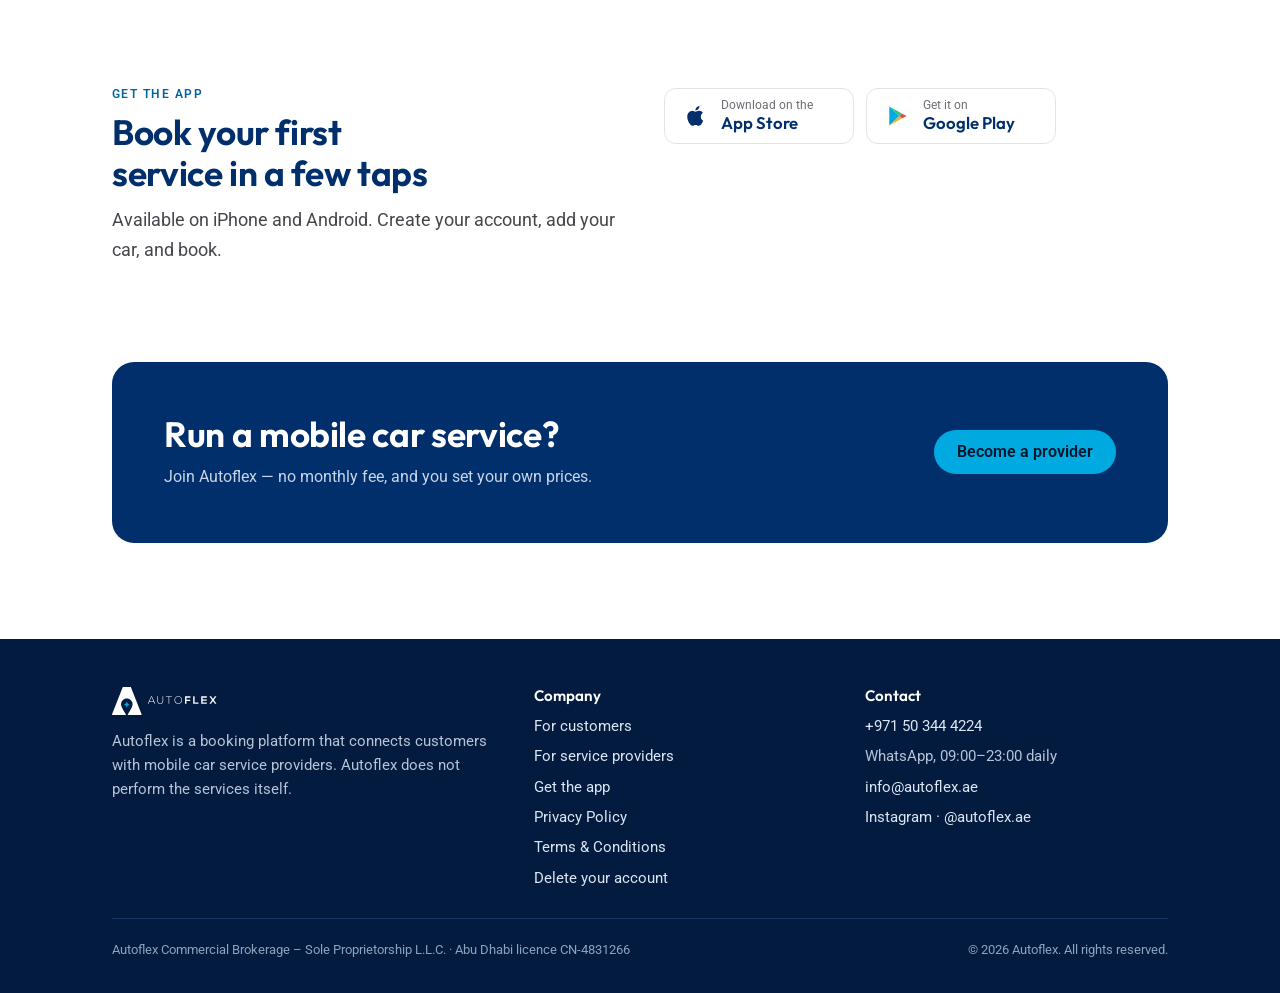
==== commit 91ed267a: "Privacy Policy update and new Delete your account page (EN + AR) - Privacy: profile photo, service a" ====
--- a/index.html
+++ b/index.html
@@ -162,6 +162,7 @@
      <li><a href="./#get-the-app">Get the app</a></li>
      <li><a href="privacy-policy/">Privacy Policy</a></li>
      <li><a href="terms-conditions/">Terms & Conditions</a></li>
+     <li><a href="delete-account/">Delete your account</a></li>
     </ul>
    </div>
    <div>
